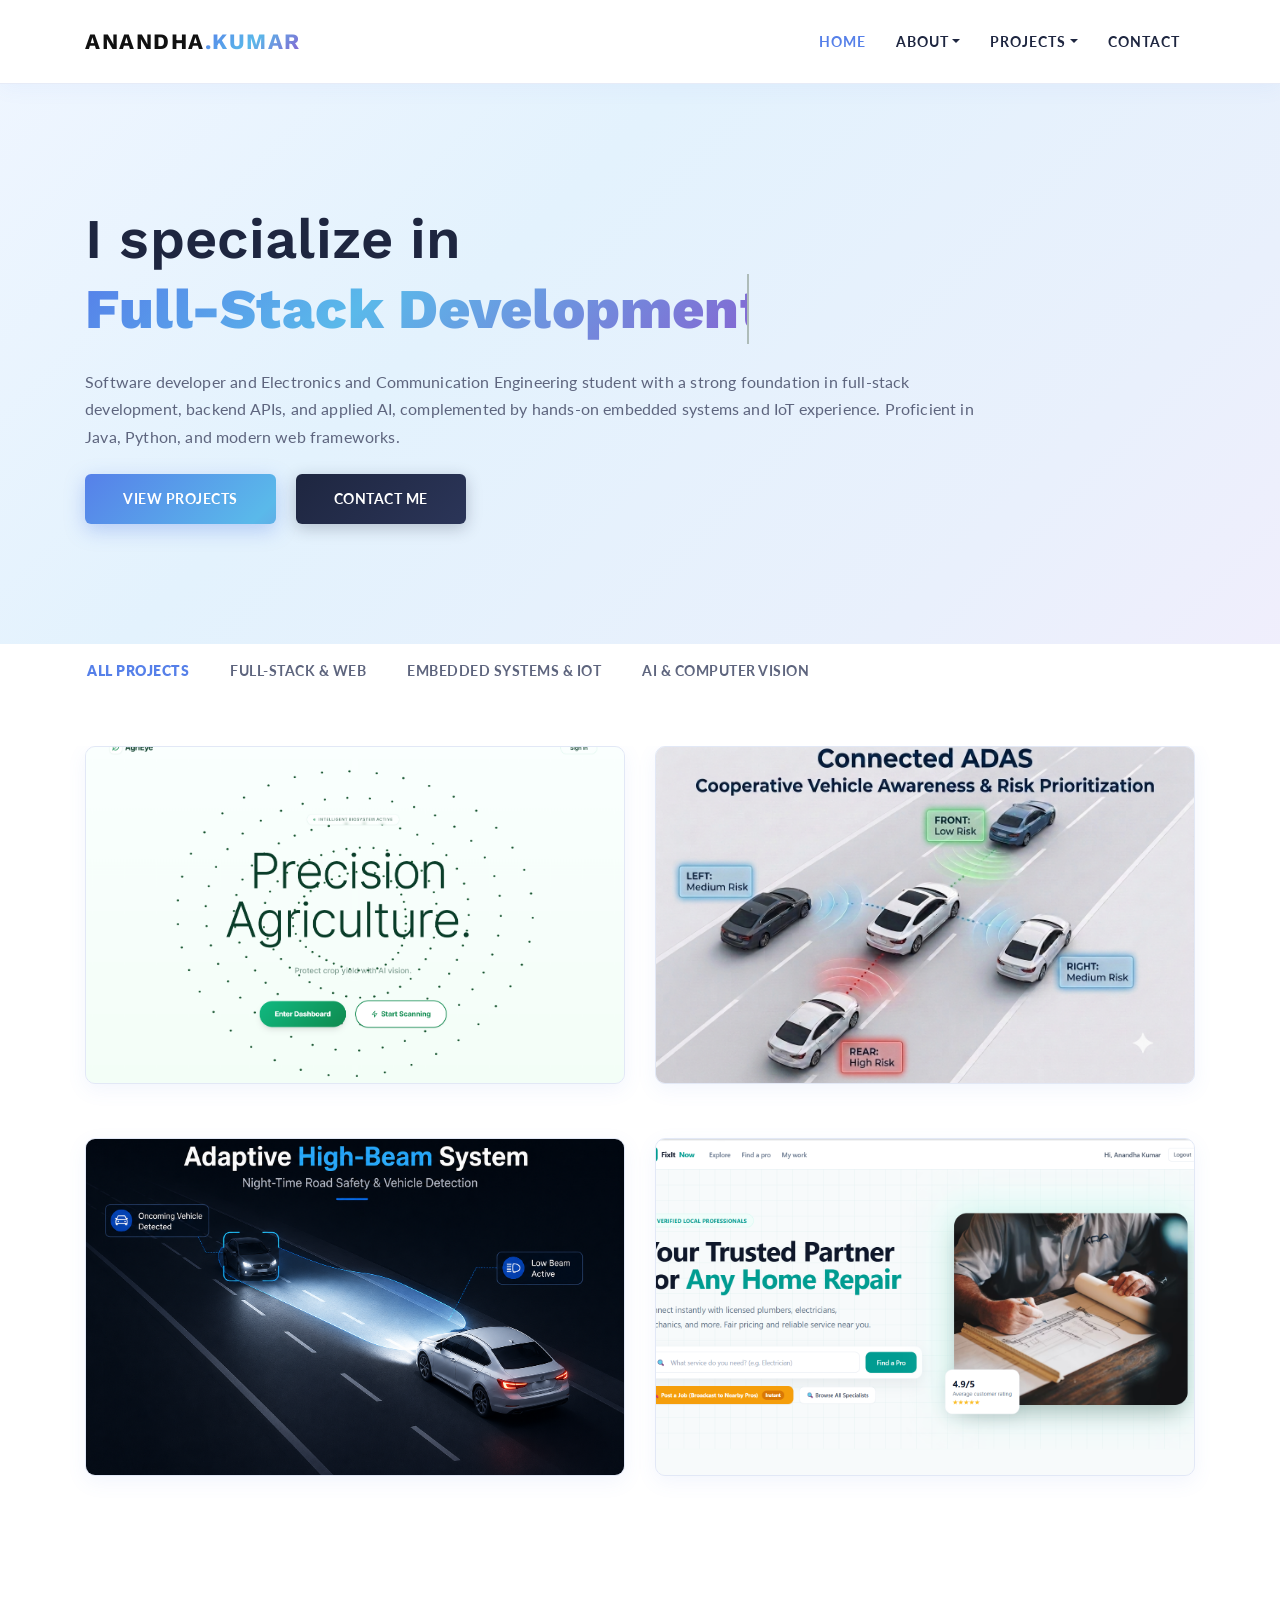
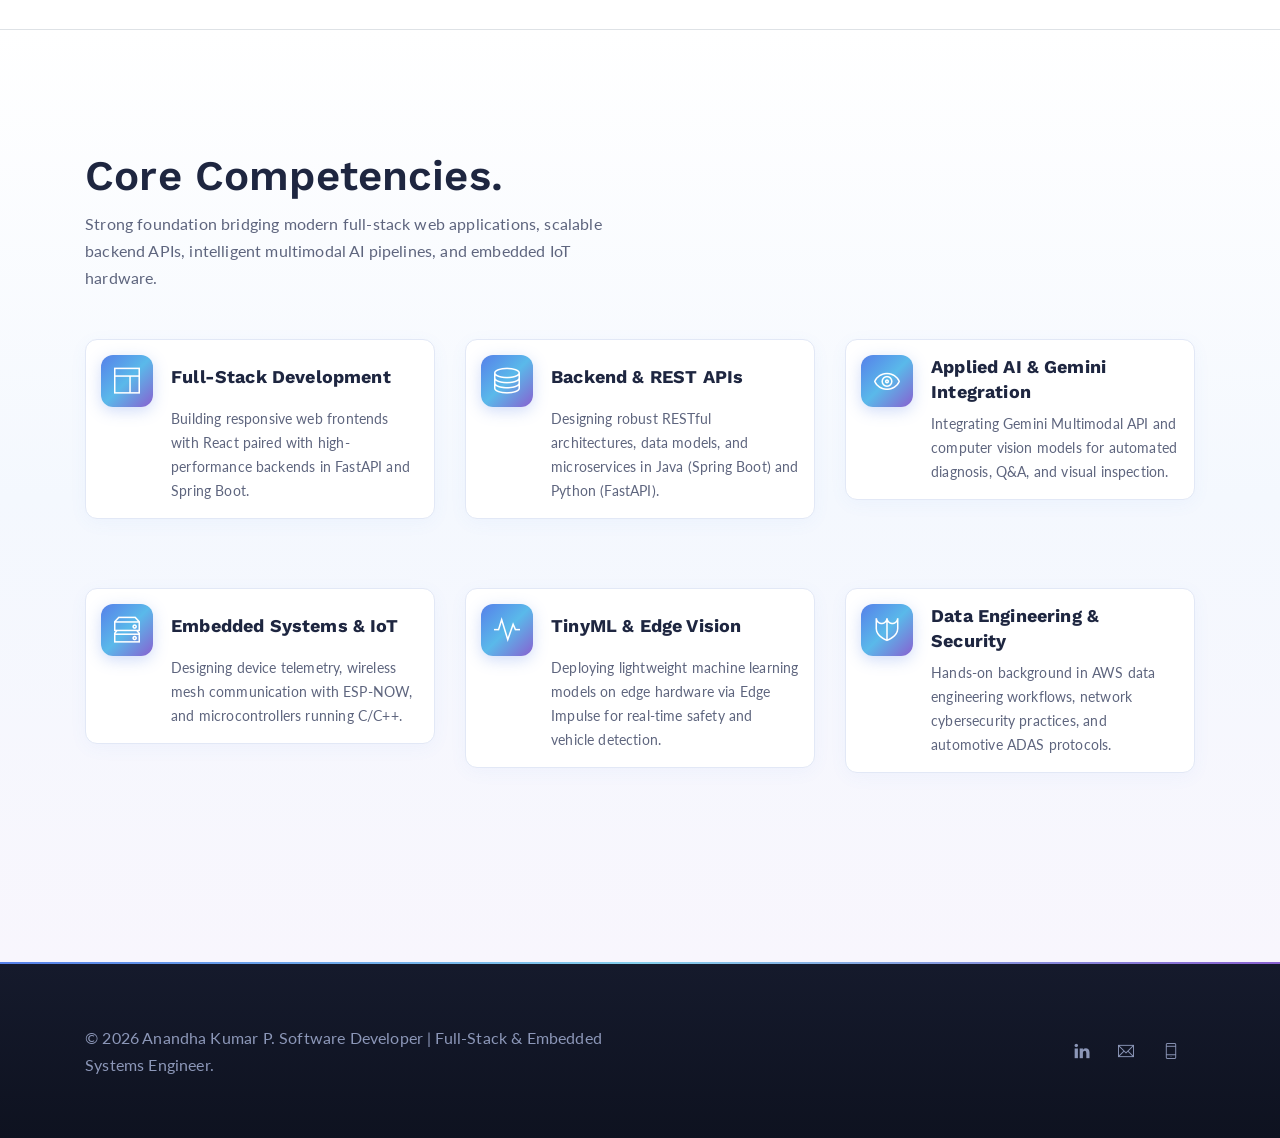
==== index.html @ 26255274 "Deploy Anandha Kumar portfolio website" ====
<!DOCTYPE html>
<html lang="en">

<head>
  <meta charset="utf-8">
  <title>Anandha Kumar P - Software Developer | Full-Stack &amp; Embedded Systems Engineer</title>

  <!-- mobile responsive meta -->
  <meta name="viewport" content="width=device-width, initial-scale=1">
  <meta name="viewport" content="width=device-width, initial-scale=1, maximum-scale=1">
  <meta name="description" content="Portfolio of Anandha Kumar P - Software Developer and Full-Stack &amp; Embedded Systems Engineer specializing in React, FastAPI, Spring Boot, Applied AI, and Embedded IoT.">
  <meta name="author" content="Anandha Kumar P">
  
  <!-- theme meta -->
  <meta name="theme-name" content="thomson" />
  
  <!-- ** Plugins Needed for the Project ** -->
  <!-- Bootstrap -->
  <link rel="stylesheet" href="plugins/bootstrap/bootstrap.min.css">
  <link rel="stylesheet" href="plugins/themify/css/themify-icons.css">
  <link rel="stylesheet" href="plugins/counto/animate.css">
  <link rel="stylesheet" href="plugins/aos/aos.css">
  <link rel="stylesheet" href="plugins/owl-carousel/owl.carousel.min.css">
  <link rel="stylesheet" href="plugins/owl-carousel/owl.theme.default.min.css">
  <link rel="stylesheet" href="plugins/magnific-popup/magnific-popup.css">
  <link rel="stylesheet" href="plugins/animated-text/animated-text.css">

  <!-- Main Stylesheet -->
  <link href="css/style.css" rel="stylesheet">

</head>

<body>
  

<!-- Navigation Start -->
<!-- Header Start --> 

<nav class="navbar navbar-expand-lg main-nav" id="navbar">
	<div class="container">
	  <a class="navbar-brand font-weight-bold text-uppercase" href="index.html" style="font-family:'Work Sans', sans-serif; font-size:22px; letter-spacing:1.5px; color:#111;">
	  	ANANDHA<span class="text-gradient">.KUMAR</span>
	  </a>

	  <button class="navbar-toggler collapsed" type="button" data-toggle="collapse" data-target="#navbarsExample09" aria-controls="navbarsExample09" aria-expanded="false" aria-label="Toggle navigation">
		<span class="ti-align-justify"></span>
	  </button>
  
		  <div class="collapse navbar-collapse" id="navbarsExample09">
			<ul class="navbar-nav ml-auto">
			  <li class="nav-item active"><a class="nav-link" href="index.html">Home</a></li>

			  <li class="nav-item dropdown">
					<a class="nav-link dropdown-toggle" href="#" id="dropdown01" data-toggle="dropdown" aria-haspopup="true" aria-expanded="false">About</a>
					<ul class="dropdown-menu" aria-labelledby="dropdown01">
						<li><a class="dropdown-item" href="about.html">About Me</a></li>
						<li><a class="dropdown-item" href="about-us.html">Education &amp; Experience</a></li>
					</ul>
			  </li>

			  <li class="nav-item dropdown">
					<a class="nav-link dropdown-toggle" href="#" id="dropdown02" data-toggle="dropdown" aria-haspopup="true" aria-expanded="false">Projects</a>
					<ul class="dropdown-menu" aria-labelledby="dropdown02">
						<li><a class="dropdown-item" href="portfolio-1.html">All Projects</a></li>
						<li><a class="dropdown-item" href="portfolio-single.html">AgriEye - AI Crop Platform</a></li>
						<li><a class="dropdown-item" href="portfolio-single2.html">Connected ADAS System</a></li>
						<li><a class="dropdown-item" href="portfolio-single3.html">Adaptive High-Beam System</a></li>
						<li><a class="dropdown-item" href="portfolio-single4.html">FixIt Now Marketplace</a></li>
					</ul>
			  </li>
			   <li class="nav-item"><a class="nav-link" href="contact.html">Contact</a></li>
			</ul>
		</div>
	</div>
</nav>

<!-- Header Close --> 


<!-- Navigation ENd -->

<!-- Banner Start -->
<section class="section banner">
	<div class="container">
		<div class="row">
			<div class="col-lg-10">
				 <h2 class="cd-headline clip is-full-width mb-4 ">
				 	I specialize in <br>
                    <span class="cd-words-wrapper text-color">
                        <b class="is-visible">Full-Stack Development.</b>
                        <b>Backend APIs &amp; Spring Boot.</b>
                        <b>Applied AI &amp; Gemini Vision.</b>
                        <b>Embedded Systems &amp; IoT.</b>
                    </span>
                </h2>
                <p>Software developer and Electronics and Communication Engineering student with a strong foundation in full-stack development, backend APIs, and applied AI, complemented by hands-on embedded systems and IoT experience. Proficient in Java, Python, and modern web frameworks.</p>
                <div class="mt-4">
                    <a href="portfolio-1.html" class="btn btn-main mr-3">View Projects</a>
                    <a href="contact.html" class="btn btn-dark">Contact Me</a>
                </div>
			</div>
		</div>
	</div>
</section>


<!-- Banner End -->

<!-- POrtfolio start -->
<section class="portfolio">
	<div class="container">
		<div class="row mb-5">
	      	<div class="col-12">
		        <div class="btn-group btn-group-toggle" data-toggle="buttons">
		          <label class="btn active">
		            <input type="radio" name="shuffle-filter" value="all" checked="checked" />All Projects
		          </label>
		          <label class="btn">
		            <input type="radio" name="shuffle-filter" value="fullstack" />Full-Stack &amp; Web
		          </label>
		          <label class="btn">
		            <input type="radio" name="shuffle-filter" value="embedded" />Embedded Systems &amp; IoT
		          </label>
		          <label class="btn">
		            <input type="radio" name="shuffle-filter" value="ai" />AI &amp; Computer Vision
		          </label>
		        </div>
	      	</div>
    	</div>	

		<div class="row shuffle-wrapper portfolio-gallery">
	      <div class="col-lg-6 col-md-6 mb-4 shuffle-item" data-groups="[&quot;fullstack&quot;,&quot;ai&quot;,&quot;embedded&quot;]">
		      	<div class="position-relative inner-box">
		          <div class="image position-relative">
	               <img src="images/agriEye.png" alt="AgriEye AI-Powered Crop Monitoring Platform" class="img-fluid w-100 d-block">
	                <div class="overlay-box">
	                  <div class="overlay-inner">
	                    <a class="overlay-content" href="portfolio-single.html">
	                      <h5 class="mb-0">AgriEye Platform</h5>
	                      <p>React, FastAPI, Gemini AI &amp; Telemetry</p>
	                    </a>
	                  </div>
	                </div> 
	            </div>
		      </div>
	      </div>

	      <div class="col-lg-6 col-md-6 mb-4 shuffle-item" data-groups="[&quot;embedded&quot;]">
	        <div class="position-relative inner-box">
	            <div class="image position-relative">
	               <img src="images/Adas.png" alt="Connected ADAS for Cooperative Vehicle Awareness" class="img-fluid w-100 d-block">
	                <div class="overlay-box">
	                  <div class="overlay-inner">
		                    <a class="overlay-content" href="portfolio-single2.html">
		                      <h5 class="mb-0">Connected ADAS</h5>
		                      <p>ESP-NOW, Flutter &amp; Risk Prioritization</p>
		                    </a>
	                	</div> 
		            </div>
		        </div>
		      </div>
	      </div>

	      <div class="col-lg-6 col-md-6 mb-4 shuffle-item" data-groups="[&quot;ai&quot;,&quot;embedded&quot;]">
	        <div class="position-relative inner-box">
	            <div class="image position-relative">
	               <img src="images/headlight.png" alt="Adaptive High-Beam System for Night-Time Road Safety" class="img-fluid w-100 d-block">
	                <div class="overlay-box">
	                  <div class="overlay-inner">
	                    <a class="overlay-content" href="portfolio-single3.html">
	                      <h5 class="mb-0">Adaptive High-Beam System</h5>
	                      <p>Edge Impulse TinyML &amp; Computer Vision</p>
	                    </a>
	                  </div>
	                </div> 
	            </div>
	        </div>
	      </div>

	      <div class="col-lg-6 col-md-6 mb-4 shuffle-item" data-groups="[&quot;fullstack&quot;]">
	        <div class="position-relative inner-box">
	            <div class="image position-relative">
	               <img src="images/Essentailmarket.png" alt="FixIt Now Essential Services Marketplace" class="img-fluid w-100 d-block">
	                <div class="overlay-box">
	                  <div class="overlay-inner">
	                    <a class="overlay-content" href="portfolio-single4.html">
	                      <h5 class="mb-0">FixIt Now Marketplace</h5>
	                      <p>Full-Stack Local Services &amp; Job Dispatch</p>
	                    </a>
	                  </div>
	                </div> 
	            </div>
	        </div>
	      </div>
	    </div>
	</div>
</section>
<!-- Portfolio End -->

<!-- Service start -->
<section class="section service-home border-top">
	<div class="container">
		<div class="row">
			<div class="col-lg-6">
				<h2 class="mb-2">Core Competencies.</h2>
				<p class="mb-5">Strong foundation bridging modern full-stack web applications, scalable backend APIs, intelligent multimodal AI pipelines, and embedded IoT hardware.</p>
			</div>
		</div>
		
		<div class="row">
			<div class="col-lg-4 col-md-6 mb-4">
				<div class="service-item" data-aos="fade-up">
					<div class="service-icon">
						<i class="ti-layout"></i>
					</div>
					<div class="service-content">
						<h4>Full-Stack Development</h4>
						<p>Building responsive web frontends with React paired with high-performance backends in FastAPI and Spring Boot.</p>
					</div>
				</div>
			</div>
			<div class="col-lg-4 col-md-6 mb-4">
				<div class="service-item" data-aos="fade-up" data-aos-delay="100">
					<div class="service-icon">
						<i class="ti-server"></i>
					</div>
					<div class="service-content">
						<h4>Backend &amp; REST APIs</h4>
						<p>Designing robust RESTful architectures, data models, and microservices in Java (Spring Boot) and Python (FastAPI).</p>
					</div>
				</div>
			</div>
			<div class="col-lg-4 col-md-6 mb-4">
				<div class="service-item" data-aos="fade-up" data-aos-delay="200">
					<div class="service-icon">
						<i class="ti-eye"></i>
					</div>
					<div class="service-content">
						<h4>Applied AI &amp; Gemini Integration</h4>
						<p>Integrating Gemini Multimodal API and computer vision models for automated diagnosis, Q&amp;A, and visual inspection.</p>
					</div>
				</div>
			</div>
			<div class="col-lg-4 col-md-6 mb-4">
				<div class="service-item" data-aos="fade-up" data-aos-delay="100">
					<div class="service-icon">
						<i class="ti-harddrives"></i>
					</div>
					<div class="service-content">
						<h4>Embedded Systems &amp; IoT</h4>
						<p>Designing device telemetry, wireless mesh communication with ESP-NOW, and microcontrollers running C/C++.</p>
					</div>
				</div>
			</div>
			<div class="col-lg-4 col-md-6 mb-4">
				<div class="service-item" data-aos="fade-up" data-aos-delay="200">
					<div class="service-icon">
						<i class="ti-pulse"></i>
					</div>
					<div class="service-content">
						<h4>TinyML &amp; Edge Vision</h4>
						<p>Deploying lightweight machine learning models on edge hardware via Edge Impulse for real-time safety and vehicle detection.</p>
					</div>
				</div>
			</div>
			<div class="col-lg-4 col-md-6 mb-4">
				<div class="service-item" data-aos="fade-up" data-aos-delay="300">
					<div class="service-icon">
						<i class="ti-shield"></i>
					</div>
					<div class="service-content">
						<h4>Data Engineering &amp; Security</h4>
						<p>Hands-on background in AWS data engineering workflows, network cybersecurity practices, and automotive ADAS protocols.</p>
					</div>
				</div>
			</div>
		</div>
	</div>
</section>
<!-- service end -->

<!-- Footer start -->
<section class="footer">
	<div class="container">
		<div class="row align-items-center">
			<div class="col-lg-6">
				<p class="mb-0">© 2026 Anandha Kumar P. Software Developer | Full-Stack &amp; Embedded Systems Engineer.</p>
			</div>
			<div class="col-lg-6">
				<div class="widget footer-widget text-lg-right mt-4 mt-lg-0">
					<ul class="list-inline mb-0">
						<li class="list-inline-item" title="LinkedIn"><a href="https://www.linkedin.com/in/anandha-kumar-p-1489b237b" target="_blank" rel="noopener noreferrer"><i class="ti-linkedin mr-3"></i></a></li>
						<li class="list-inline-item" title="Email"><a href="mailto:anand37449a@gmail.com"><i class="ti-email mr-3"></i></a></li>
						<li class="list-inline-item" title="Phone"><a href="tel:+919600138618"><i class="ti-mobile mr-3"></i></a></li>
					</ul>
				</div>
			</div>
		</div>
	</div>
</section>
<!-- Footer End -->

<!-- jQuery -->
<script src="plugins/jQuery/jquery.min.js"></script>
<!-- Bootstrap JS -->
<script src="plugins/bootstrap/bootstrap.min.js"></script>
<script src="plugins/aos/aos.js"></script>
<script src="plugins/owl-carousel/owl.carousel.min.js"></script>
<script src="plugins/shuffle/shuffle.min.js"></script>
<script src="plugins/magnific-popup/jquery.magnific-popup.min.js"></script>
<script src="plugins/animated-text/animated-text.js"></script>
<script src="plugins/counto/apear.js"></script>
<script src="plugins/counto/counTo.js"></script>
<!-- Main Script -->
<script src="js/script.js"></script>

</html>
---- plugins/animated-text/animated-text.css ----
.cd-words-wrapper {
  display: inline-block;
  position: relative;
  text-align: left;
}
.cd-words-wrapper b {
  display: inline-block;
  position: absolute;
  white-space: nowrap;
  left: 0;
  top: 0;
}
.cd-words-wrapper b.is-visible {
  position: relative;
}
.no-js .cd-words-wrapper b {
  opacity: 0;
}
.no-js .cd-words-wrapper b.is-visible {
  opacity: 1;
}

/* -------------------------------- 

xrotate-1 

-------------------------------- */
.cd-headline.rotate-1 .cd-words-wrapper {
  -webkit-perspective: 300px;
  -moz-perspective: 300px;
  perspective: 300px;
}
.cd-headline.rotate-1 b {
  opacity: 0;
  -webkit-transform-origin: 50% 100%;
  -moz-transform-origin: 50% 100%;
  -ms-transform-origin: 50% 100%;
  -o-transform-origin: 50% 100%;
  transform-origin: 50% 100%;
  -webkit-transform: rotateX(180deg);
  -moz-transform: rotateX(180deg);
  -ms-transform: rotateX(180deg);
  -o-transform: rotateX(180deg);
  transform: rotateX(180deg);
}
.cd-headline.rotate-1 b.is-visible {
  opacity: 1;
  -webkit-transform: rotateX(0deg);
  -moz-transform: rotateX(0deg);
  -ms-transform: rotateX(0deg);
  -o-transform: rotateX(0deg);
  transform: rotateX(0deg);
  -webkit-animation: cd-rotate-1-in 1.2s;
  -moz-animation: cd-rotate-1-in 1.2s;
  animation: cd-rotate-1-in 1.2s;
}
.cd-headline.rotate-1 b.is-hidden {
  -webkit-transform: rotateX(180deg);
  -moz-transform: rotateX(180deg);
  -ms-transform: rotateX(180deg);
  -o-transform: rotateX(180deg);
  transform: rotateX(180deg);
  -webkit-animation: cd-rotate-1-out 1.2s;
  -moz-animation: cd-rotate-1-out 1.2s;
  animation: cd-rotate-1-out 1.2s;
}

@-webkit-keyframes cd-rotate-1-in {
  0% {
    -webkit-transform: rotateX(180deg);
    opacity: 0;
  }
  35% {
    -webkit-transform: rotateX(120deg);
    opacity: 0;
  }
  65% {
    opacity: 0;
  }
  100% {
    -webkit-transform: rotateX(360deg);
    opacity: 1;
  }
}
@-moz-keyframes cd-rotate-1-in {
  0% {
    -moz-transform: rotateX(180deg);
    opacity: 0;
  }
  35% {
    -moz-transform: rotateX(120deg);
    opacity: 0;
  }
  65% {
    opacity: 0;
  }
  100% {
    -moz-transform: rotateX(360deg);
    opacity: 1;
  }
}
@keyframes cd-rotate-1-in {
  0% {
    -webkit-transform: rotateX(180deg);
    -moz-transform: rotateX(180deg);
    -ms-transform: rotateX(180deg);
    -o-transform: rotateX(180deg);
    transform: rotateX(180deg);
    opacity: 0;
  }
  35% {
    -webkit-transform: rotateX(120deg);
    -moz-transform: rotateX(120deg);
    -ms-transform: rotateX(120deg);
    -o-transform: rotateX(120deg);
    transform: rotateX(120deg);
    opacity: 0;
  }
  65% {
    opacity: 0;
  }
  100% {
    -webkit-transform: rotateX(360deg);
    -moz-transform: rotateX(360deg);
    -ms-transform: rotateX(360deg);
    -o-transform: rotateX(360deg);
    transform: rotateX(360deg);
    opacity: 1;
  }
}
@-webkit-keyframes cd-rotate-1-out {
  0% {
    -webkit-transform: rotateX(0deg);
    opacity: 1;
  }
  35% {
    -webkit-transform: rotateX(-40deg);
    opacity: 1;
  }
  65% {
    opacity: 0;
  }
  100% {
    -webkit-transform: rotateX(180deg);
    opacity: 0;
  }
}
@-moz-keyframes cd-rotate-1-out {
  0% {
    -moz-transform: rotateX(0deg);
    opacity: 1;
  }
  35% {
    -moz-transform: rotateX(-40deg);
    opacity: 1;
  }
  65% {
    opacity: 0;
  }
  100% {
    -moz-transform: rotateX(180deg);
    opacity: 0;
  }
}
@keyframes cd-rotate-1-out {
  0% {
    -webkit-transform: rotateX(0deg);
    -moz-transform: rotateX(0deg);
    -ms-transform: rotateX(0deg);
    -o-transform: rotateX(0deg);
    transform: rotateX(0deg);
    opacity: 1;
  }
  35% {
    -webkit-transform: rotateX(-40deg);
    -moz-transform: rotateX(-40deg);
    -ms-transform: rotateX(-40deg);
    -o-transform: rotateX(-40deg);
    transform: rotateX(-40deg);
    opacity: 1;
  }
  65% {
    opacity: 0;
  }
  100% {
    -webkit-transform: rotateX(180deg);
    -moz-transform: rotateX(180deg);
    -ms-transform: rotateX(180deg);
    -o-transform: rotateX(180deg);
    transform: rotateX(180deg);
    opacity: 0;
  }
}
/* -------------------------------- 

xtype 

-------------------------------- */
.cd-headline.type .cd-words-wrapper {
  vertical-align: top;
  overflow: hidden;
}
.cd-headline.type .cd-words-wrapper::after {
  /* vertical bar */
  content: '';
  position: absolute;
  right: 0;
  top: 50%;
  bottom: auto;
  -webkit-transform: translateY(-50%);
  -moz-transform: translateY(-50%);
  -ms-transform: translateY(-50%);
  -o-transform: translateY(-50%);
  transform: translateY(-50%);
  height: 90%;
  width: 1px;
  background-color: #aebcb9;
}
.cd-headline.type .cd-words-wrapper.waiting::after {
  -webkit-animation: cd-pulse 1s infinite;
  -moz-animation: cd-pulse 1s infinite;
  animation: cd-pulse 1s infinite;
}
.cd-headline.type .cd-words-wrapper.selected {
  background-color: #aebcb9;
}
.cd-headline.type .cd-words-wrapper.selected::after {
  visibility: hidden;
}
.cd-headline.type .cd-words-wrapper.selected b {
  color: #0d0d0d;
}
.cd-headline.type b {
  visibility: hidden;
}
.cd-headline.type b.is-visible {
  visibility: visible;
}
.cd-headline.type i {
  position: absolute;
  visibility: hidden;
}
.cd-headline.type i.in {
  position: relative;
  visibility: visible;
}

@-webkit-keyframes cd-pulse {
  0% {
    -webkit-transform: translateY(-50%) scale(1);
    opacity: 1;
  }
  40% {
    -webkit-transform: translateY(-50%) scale(0.9);
    opacity: 0;
  }
  100% {
    -webkit-transform: translateY(-50%) scale(0);
    opacity: 0;
  }
}
@-moz-keyframes cd-pulse {
  0% {
    -moz-transform: translateY(-50%) scale(1);
    opacity: 1;
  }
  40% {
    -moz-transform: translateY(-50%) scale(0.9);
    opacity: 0;
  }
  100% {
    -moz-transform: translateY(-50%) scale(0);
    opacity: 0;
  }
}
@keyframes cd-pulse {
  0% {
    -webkit-transform: translateY(-50%) scale(1);
    -moz-transform: translateY(-50%) scale(1);
    -ms-transform: translateY(-50%) scale(1);
    -o-transform: translateY(-50%) scale(1);
    transform: translateY(-50%) scale(1);
    opacity: 1;
  }
  40% {
    -webkit-transform: translateY(-50%) scale(0.9);
    -moz-transform: translateY(-50%) scale(0.9);
    -ms-transform: translateY(-50%) scale(0.9);
    -o-transform: translateY(-50%) scale(0.9);
    transform: translateY(-50%) scale(0.9);
    opacity: 0;
  }
  100% {
    -webkit-transform: translateY(-50%) scale(0);
    -moz-transform: translateY(-50%) scale(0);
    -ms-transform: translateY(-50%) scale(0);
    -o-transform: translateY(-50%) scale(0);
    transform: translateY(-50%) scale(0);
    opacity: 0;
  }
}
/* -------------------------------- 

xrotate-2 

-------------------------------- */
.cd-headline.rotate-2 .cd-words-wrapper {
  -webkit-perspective: 300px;
  -moz-perspective: 300px;
  perspective: 300px;
}
.cd-headline.rotate-2 i, .cd-headline.rotate-2 em {
  display: inline-block;
  -webkit-backface-visibility: hidden;
  backface-visibility: hidden;
}
.cd-headline.rotate-2 b {
  opacity: 0;
}
.cd-headline.rotate-2 i {
  -webkit-transform-style: preserve-3d;
  -moz-transform-style: preserve-3d;
  -ms-transform-style: preserve-3d;
  -o-transform-style: preserve-3d;
  transform-style: preserve-3d;
  -webkit-transform: translateZ(-20px) rotateX(90deg);
  -moz-transform: translateZ(-20px) rotateX(90deg);
  -ms-transform: translateZ(-20px) rotateX(90deg);
  -o-transform: translateZ(-20px) rotateX(90deg);
  transform: translateZ(-20px) rotateX(90deg);
  opacity: 0;
}
.is-visible .cd-headline.rotate-2 i {
  opacity: 1;
}
.cd-headline.rotate-2 i.in {
  -webkit-animation: cd-rotate-2-in 0.4s forwards;
  -moz-animation: cd-rotate-2-in 0.4s forwards;
  animation: cd-rotate-2-in 0.4s forwards;
}
.cd-headline.rotate-2 i.out {
  -webkit-animation: cd-rotate-2-out 0.4s forwards;
  -moz-animation: cd-rotate-2-out 0.4s forwards;
  animation: cd-rotate-2-out 0.4s forwards;
}
.cd-headline.rotate-2 em {
  -webkit-transform: translateZ(20px);
  -moz-transform: translateZ(20px);
  -ms-transform: translateZ(20px);
  -o-transform: translateZ(20px);
  transform: translateZ(20px);
}

.no-csstransitions .cd-headline.rotate-2 i {
  -webkit-transform: rotateX(0deg);
  -moz-transform: rotateX(0deg);
  -ms-transform: rotateX(0deg);
  -o-transform: rotateX(0deg);
  transform: rotateX(0deg);
  opacity: 0;
}
.no-csstransitions .cd-headline.rotate-2 i em {
  -webkit-transform: scale(1);
  -moz-transform: scale(1);
  -ms-transform: scale(1);
  -o-transform: scale(1);
  transform: scale(1);
}

.no-csstransitions .cd-headline.rotate-2 .is-visible i {
  opacity: 1;
}

@-webkit-keyframes cd-rotate-2-in {
  0% {
    opacity: 0;
    -webkit-transform: translateZ(-20px) rotateX(90deg);
  }
  60% {
    opacity: 1;
    -webkit-transform: translateZ(-20px) rotateX(-10deg);
  }
  100% {
    opacity: 1;
    -webkit-transform: translateZ(-20px) rotateX(0deg);
  }
}
@-moz-keyframes cd-rotate-2-in {
  0% {
    opacity: 0;
    -moz-transform: translateZ(-20px) rotateX(90deg);
  }
  60% {
    opacity: 1;
    -moz-transform: translateZ(-20px) rotateX(-10deg);
  }
  100% {
    opacity: 1;
    -moz-transform: translateZ(-20px) rotateX(0deg);
  }
}
@keyframes cd-rotate-2-in {
  0% {
    opacity: 0;
    -webkit-transform: translateZ(-20px) rotateX(90deg);
    -moz-transform: translateZ(-20px) rotateX(90deg);
    -ms-transform: translateZ(-20px) rotateX(90deg);
    -o-transform: translateZ(-20px) rotateX(90deg);
    transform: translateZ(-20px) rotateX(90deg);
  }
  60% {
    opacity: 1;
    -webkit-transform: translateZ(-20px) rotateX(-10deg);
    -moz-transform: translateZ(-20px) rotateX(-10deg);
    -ms-transform: translateZ(-20px) rotateX(-10deg);
    -o-transform: translateZ(-20px) rotateX(-10deg);
    transform: translateZ(-20px) rotateX(-10deg);
  }
  100% {
    opacity: 1;
    -webkit-transform: translateZ(-20px) rotateX(0deg);
    -moz-transform: translateZ(-20px) rotateX(0deg);
    -ms-transform: translateZ(-20px) rotateX(0deg);
    -o-transform: translateZ(-20px) rotateX(0deg);
    transform: translateZ(-20px) rotateX(0deg);
  }
}
@-webkit-keyframes cd-rotate-2-out {
  0% {
    opacity: 1;
    -webkit-transform: translateZ(-20px) rotateX(0);
  }
  60% {
    opacity: 0;
    -webkit-transform: translateZ(-20px) rotateX(-100deg);
  }
  100% {
    opacity: 0;
    -webkit-transform: translateZ(-20px) rotateX(-90deg);
  }
}
@-moz-keyframes cd-rotate-2-out {
  0% {
    opacity: 1;
    -moz-transform: translateZ(-20px) rotateX(0);
  }
  60% {
    opacity: 0;
    -moz-transform: translateZ(-20px) rotateX(-100deg);
  }
  100% {
    opacity: 0;
    -moz-transform: translateZ(-20px) rotateX(-90deg);
  }
}
@keyframes cd-rotate-2-out {
  0% {
    opacity: 1;
    -webkit-transform: translateZ(-20px) rotateX(0);
    -moz-transform: translateZ(-20px) rotateX(0);
    -ms-transform: translateZ(-20px) rotateX(0);
    -o-transform: translateZ(-20px) rotateX(0);
    transform: translateZ(-20px) rotateX(0);
  }
  60% {
    opacity: 0;
    -webkit-transform: translateZ(-20px) rotateX(-100deg);
    -moz-transform: translateZ(-20px) rotateX(-100deg);
    -ms-transform: translateZ(-20px) rotateX(-100deg);
    -o-transform: translateZ(-20px) rotateX(-100deg);
    transform: translateZ(-20px) rotateX(-100deg);
  }
  100% {
    opacity: 0;
    -webkit-transform: translateZ(-20px) rotateX(-90deg);
    -moz-transform: translateZ(-20px) rotateX(-90deg);
    -ms-transform: translateZ(-20px) rotateX(-90deg);
    -o-transform: translateZ(-20px) rotateX(-90deg);
    transform: translateZ(-20px) rotateX(-90deg);
  }
}
/* -------------------------------- 

xloading-bar 

-------------------------------- */
.cd-headline.loading-bar span {
  display: inline-block;
  padding: .2em 0;
}
.cd-headline.loading-bar .cd-words-wrapper {
  overflow: hidden;
  vertical-align: top;
}
.cd-headline.loading-bar .cd-words-wrapper::after {
  /* loading bar */
  content: '';
  position: absolute;
  left: 0;
  bottom: 0;
  height: 3px;
  width: 0;
  background: #0096a7;
  z-index: 2;
  -webkit-transition: width 0.3s -0.1s;
  -moz-transition: width 0.3s -0.1s;
  transition: width 0.3s -0.1s;
}
.cd-headline.loading-bar .cd-words-wrapper.is-loading::after {
  width: 100%;
  -webkit-transition: width 3s;
  -moz-transition: width 3s;
  transition: width 3s;
}
.cd-headline.loading-bar b {
  top: .2em;
  opacity: 0;
  -webkit-transition: opacity 0.3s;
  -moz-transition: opacity 0.3s;
  transition: opacity 0.3s;
}
.cd-headline.loading-bar b.is-visible {
  opacity: 1;
  top: 0;
}

/* -------------------------------- 

xslide 

-------------------------------- */
.cd-headline.slide span {
  display: inline-block;
  padding: .2em 0;
}
.cd-headline.slide .cd-words-wrapper {
  overflow: hidden;
  vertical-align: top;
}
.cd-headline.slide b {
  opacity: 0;
  top: .2em;
}
.cd-headline.slide b.is-visible {
  top: 0;
  opacity: 1;
  -webkit-animation: slide-in 0.6s;
  -moz-animation: slide-in 0.6s;
  animation: slide-in 0.6s;
}
.cd-headline.slide b.is-hidden {
  -webkit-animation: slide-out 0.6s;
  -moz-animation: slide-out 0.6s;
  animation: slide-out 0.6s;
}

@-webkit-keyframes slide-in {
  0% {
    opacity: 0;
    -webkit-transform: translateY(-100%);
  }
  60% {
    opacity: 1;
    -webkit-transform: translateY(20%);
  }
  100% {
    opacity: 1;
    -webkit-transform: translateY(0);
  }
}
@-moz-keyframes slide-in {
  0% {
    opacity: 0;
    -moz-transform: translateY(-100%);
  }
  60% {
    opacity: 1;
    -moz-transform: translateY(20%);
  }
  100% {
    opacity: 1;
    -moz-transform: translateY(0);
  }
}
@keyframes slide-in {
  0% {
    opacity: 0;
    -webkit-transform: translateY(-100%);
    -moz-transform: translateY(-100%);
    -ms-transform: translateY(-100%);
    -o-transform: translateY(-100%);
    transform: translateY(-100%);
  }
  60% {
    opacity: 1;
    -webkit-transform: translateY(20%);
    -moz-transform: translateY(20%);
    -ms-transform: translateY(20%);
    -o-transform: translateY(20%);
    transform: translateY(20%);
  }
  100% {
    opacity: 1;
    -webkit-transform: translateY(0);
    -moz-transform: translateY(0);
    -ms-transform: translateY(0);
    -o-transform: translateY(0);
    transform: translateY(0);
  }
}
@-webkit-keyframes slide-out {
  0% {
    opacity: 1;
    -webkit-transform: translateY(0);
  }
  60% {
    opacity: 0;
    -webkit-transform: translateY(120%);
  }
  100% {
    opacity: 0;
    -webkit-transform: translateY(100%);
  }
}
@-moz-keyframes slide-out {
  0% {
    opacity: 1;
    -moz-transform: translateY(0);
  }
  60% {
    opacity: 0;
    -moz-transform: translateY(120%);
  }
  100% {
    opacity: 0;
    -moz-transform: translateY(100%);
  }
}
@keyframes slide-out {
  0% {
    opacity: 1;
    -webkit-transform: translateY(0);
    -moz-transform: translateY(0);
    -ms-transform: translateY(0);
    -o-transform: translateY(0);
    transform: translateY(0);
  }
  60% {
    opacity: 0;
    -webkit-transform: translateY(120%);
    -moz-transform: translateY(120%);
    -ms-transform: translateY(120%);
    -o-transform: translateY(120%);
    transform: translateY(120%);
  }
  100% {
    opacity: 0;
    -webkit-transform: translateY(100%);
    -moz-transform: translateY(100%);
    -ms-transform: translateY(100%);
    -o-transform: translateY(100%);
    transform: translateY(100%);
  }
}
/* -------------------------------- 

xclip 

-------------------------------- */
.cd-headline.clip span {
  display: inline-block;
  padding: .2em 0;
}
.cd-headline.clip .cd-words-wrapper {
  overflow: hidden;
  vertical-align: top;
}
.cd-headline.clip .cd-words-wrapper::after {
  /* line */
  content: '';
  position: absolute;
  top: 0;
  right: 0;
  width: 2px;
  height: 100%;
  background-color: #aebcb9;
}
.cd-headline.clip b {
  opacity: 0;
}
.cd-headline.clip b.is-visible {
  opacity: 1;
}

/* -------------------------------- 

xzoom 

-------------------------------- */
.cd-headline.zoom .cd-words-wrapper {
  -webkit-perspective: 300px;
  -moz-perspective: 300px;
  perspective: 300px;
}
.cd-headline.zoom b {
  opacity: 0;
}
.cd-headline.zoom b.is-visible {
  opacity: 1;
  -webkit-animation: zoom-in 0.8s;
  -moz-animation: zoom-in 0.8s;
  animation: zoom-in 0.8s;
}
.cd-headline.zoom b.is-hidden {
  -webkit-animation: zoom-out 0.8s;
  -moz-animation: zoom-out 0.8s;
  animation: zoom-out 0.8s;
}

@-webkit-keyframes zoom-in {
  0% {
    opacity: 0;
    -webkit-transform: translateZ(100px);
  }
  100% {
    opacity: 1;
    -webkit-transform: translateZ(0);
  }
}
@-moz-keyframes zoom-in {
  0% {
    opacity: 0;
    -moz-transform: translateZ(100px);
  }
  100% {
    opacity: 1;
    -moz-transform: translateZ(0);
  }
}
@keyframes zoom-in {
  0% {
    opacity: 0;
    -webkit-transform: translateZ(100px);
    -moz-transform: translateZ(100px);
    -ms-transform: translateZ(100px);
    -o-transform: translateZ(100px);
    transform: translateZ(100px);
  }
  100% {
    opacity: 1;
    -webkit-transform: translateZ(0);
    -moz-transform: translateZ(0);
    -ms-transform: translateZ(0);
    -o-transform: translateZ(0);
    transform: translateZ(0);
  }
}
@-webkit-keyframes zoom-out {
  0% {
    opacity: 1;
    -webkit-transform: translateZ(0);
  }
  100% {
    opacity: 0;
    -webkit-transform: translateZ(-100px);
  }
}
@-moz-keyframes zoom-out {
  0% {
    opacity: 1;
    -moz-transform: translateZ(0);
  }
  100% {
    opacity: 0;
    -moz-transform: translateZ(-100px);
  }
}
@keyframes zoom-out {
  0% {
    opacity: 1;
    -webkit-transform: translateZ(0);
    -moz-transform: translateZ(0);
    -ms-transform: translateZ(0);
    -o-transform: translateZ(0);
    transform: translateZ(0);
  }
  100% {
    opacity: 0;
    -webkit-transform: translateZ(-100px);
    -moz-transform: translateZ(-100px);
    -ms-transform: translateZ(-100px);
    -o-transform: translateZ(-100px);
    transform: translateZ(-100px);
  }
}
/* -------------------------------- 

xrotate-3 

-------------------------------- */
.cd-headline.rotate-3 .cd-words-wrapper {
  -webkit-perspective: 300px;
  -moz-perspective: 300px;
  perspective: 300px;
}
.cd-headline.rotate-3 b {
  opacity: 0;
}
.cd-headline.rotate-3 i {
  display: inline-block;
  -webkit-transform: rotateY(180deg);
  -moz-transform: rotateY(180deg);
  -ms-transform: rotateY(180deg);
  -o-transform: rotateY(180deg);
  transform: rotateY(180deg);
  -webkit-backface-visibility: hidden;
  backface-visibility: hidden;
}
.is-visible .cd-headline.rotate-3 i {
  -webkit-transform: rotateY(0deg);
  -moz-transform: rotateY(0deg);
  -ms-transform: rotateY(0deg);
  -o-transform: rotateY(0deg);
  transform: rotateY(0deg);
}
.cd-headline.rotate-3 i.in {
  -webkit-animation: cd-rotate-3-in 0.6s forwards;
  -moz-animation: cd-rotate-3-in 0.6s forwards;
  animation: cd-rotate-3-in 0.6s forwards;
}
.cd-headline.rotate-3 i.out {
  -webkit-animation: cd-rotate-3-out 0.6s forwards;
  -moz-animation: cd-rotate-3-out 0.6s forwards;
  animation: cd-rotate-3-out 0.6s forwards;
}

.no-csstransitions .cd-headline.rotate-3 i {
  -webkit-transform: rotateY(0deg);
  -moz-transform: rotateY(0deg);
  -ms-transform: rotateY(0deg);
  -o-transform: rotateY(0deg);
  transform: rotateY(0deg);
  opacity: 0;
}

.no-csstransitions .cd-headline.rotate-3 .is-visible i {
  opacity: 1;
}

@-webkit-keyframes cd-rotate-3-in {
  0% {
    -webkit-transform: rotateY(180deg);
  }
  100% {
    -webkit-transform: rotateY(0deg);
  }
}
@-moz-keyframes cd-rotate-3-in {
  0% {
    -moz-transform: rotateY(180deg);
  }
  100% {
    -moz-transform: rotateY(0deg);
  }
}
@keyframes cd-rotate-3-in {
  0% {
    -webkit-transform: rotateY(180deg);
    -moz-transform: rotateY(180deg);
    -ms-transform: rotateY(180deg);
    -o-transform: rotateY(180deg);
    transform: rotateY(180deg);
  }
  100% {
    -webkit-transform: rotateY(0deg);
    -moz-transform: rotateY(0deg);
    -ms-transform: rotateY(0deg);
    -o-transform: rotateY(0deg);
    transform: rotateY(0deg);
  }
}
@-webkit-keyframes cd-rotate-3-out {
  0% {
    -webkit-transform: rotateY(0);
  }
  100% {
    -webkit-transform: rotateY(-180deg);
  }
}
@-moz-keyframes cd-rotate-3-out {
  0% {
    -moz-transform: rotateY(0);
  }
  100% {
    -moz-transform: rotateY(-180deg);
  }
}
@keyframes cd-rotate-3-out {
  0% {
    -webkit-transform: rotateY(0);
    -moz-transform: rotateY(0);
    -ms-transform: rotateY(0);
    -o-transform: rotateY(0);
    transform: rotateY(0);
  }
  100% {
    -webkit-transform: rotateY(-180deg);
    -moz-transform: rotateY(-180deg);
    -ms-transform: rotateY(-180deg);
    -o-transform: rotateY(-180deg);
    transform: rotateY(-180deg);
  }
}
/* -------------------------------- 

xscale 

-------------------------------- */
.cd-headline.scale b {
  opacity: 0;
}
.cd-headline.scale i {
  display: inline-block;
  opacity: 0;
  -webkit-transform: scale(0);
  -moz-transform: scale(0);
  -ms-transform: scale(0);
  -o-transform: scale(0);
  transform: scale(0);
}
.is-visible .cd-headline.scale i {
  opacity: 1;
}
.cd-headline.scale i.in {
  -webkit-animation: scale-up 0.6s forwards;
  -moz-animation: scale-up 0.6s forwards;
  animation: scale-up 0.6s forwards;
}
.cd-headline.scale i.out {
  -webkit-animation: scale-down 0.6s forwards;
  -moz-animation: scale-down 0.6s forwards;
  animation: scale-down 0.6s forwards;
}

.no-csstransitions .cd-headline.scale i {
  -webkit-transform: scale(1);
  -moz-transform: scale(1);
  -ms-transform: scale(1);
  -o-transform: scale(1);
  transform: scale(1);
  opacity: 0;
}

.no-csstransitions .cd-headline.scale .is-visible i {
  opacity: 1;
}

@-webkit-keyframes scale-up {
  0% {
    -webkit-transform: scale(0);
    opacity: 0;
  }
  60% {
    -webkit-transform: scale(1.2);
    opacity: 1;
  }
  100% {
    -webkit-transform: scale(1);
    opacity: 1;
  }
}
@-moz-keyframes scale-up {
  0% {
    -moz-transform: scale(0);
    opacity: 0;
  }
  60% {
    -moz-transform: scale(1.2);
    opacity: 1;
  }
  100% {
    -moz-transform: scale(1);
    opacity: 1;
  }
}
@keyframes scale-up {
  0% {
    -webkit-transform: scale(0);
    -moz-transform: scale(0);
    -ms-transform: scale(0);
    -o-transform: scale(0);
    transform: scale(0);
    opacity: 0;
  }
  60% {
    -webkit-transform: scale(1.2);
    -moz-transform: scale(1.2);
    -ms-transform: scale(1.2);
    -o-transform: scale(1.2);
    transform: scale(1.2);
    opacity: 1;
  }
  100% {
    -webkit-transform: scale(1);
    -moz-transform: scale(1);
    -ms-transform: scale(1);
    -o-transform: scale(1);
    transform: scale(1);
    opacity: 1;
  }
}
@-webkit-keyframes scale-down {
  0% {
    -webkit-transform: scale(1);
    opacity: 1;
  }
  60% {
    -webkit-transform: scale(0);
    opacity: 0;
  }
}
@-moz-keyframes scale-down {
  0% {
    -moz-transform: scale(1);
    opacity: 1;
  }
  60% {
    -moz-transform: scale(0);
    opacity: 0;
  }
}
@keyframes scale-down {
  0% {
    -webkit-transform: scale(1);
    -moz-transform: scale(1);
    -ms-transform: scale(1);
    -o-transform: scale(1);
    transform: scale(1);
    opacity: 1;
  }
  60% {
    -webkit-transform: scale(0);
    -moz-transform: scale(0);
    -ms-transform: scale(0);
    -o-transform: scale(0);
    transform: scale(0);
    opacity: 0;
  }
}
/* -------------------------------- 

xpush 

-------------------------------- */
.cd-headline.push b {
  opacity: 0;
}
.cd-headline.push b.is-visible {
  opacity: 1;
  -webkit-animation: push-in 0.6s;
  -moz-animation: push-in 0.6s;
  animation: push-in 0.6s;
}
.cd-headline.push b.is-hidden {
  -webkit-animation: push-out 0.6s;
  -moz-animation: push-out 0.6s;
  animation: push-out 0.6s;
}

@-webkit-keyframes push-in {
  0% {
    opacity: 0;
    -webkit-transform: translateX(-100%);
  }
  60% {
    opacity: 1;
    -webkit-transform: translateX(10%);
  }
  100% {
    opacity: 1;
    -webkit-transform: translateX(0);
  }
}
@-moz-keyframes push-in {
  0% {
    opacity: 0;
    -moz-transform: translateX(-100%);
  }
  60% {
    opacity: 1;
    -moz-transform: translateX(10%);
  }
  100% {
    opacity: 1;
    -moz-transform: translateX(0);
  }
}
@keyframes push-in {
  0% {
    opacity: 0;
    -webkit-transform: translateX(-100%);
    -moz-transform: translateX(-100%);
    -ms-transform: translateX(-100%);
    -o-transform: translateX(-100%);
    transform: translateX(-100%);
  }
  60% {
    opacity: 1;
    -webkit-transform: translateX(10%);
    -moz-transform: translateX(10%);
    -ms-transform: translateX(10%);
    -o-transform: translateX(10%);
    transform: translateX(10%);
  }
  100% {
    opacity: 1;
    -webkit-transform: translateX(0);
    -moz-transform: translateX(0);
    -ms-transform: translateX(0);
    -o-transform: translateX(0);
    transform: translateX(0);
  }
}
@-webkit-keyframes push-out {
  0% {
    opacity: 1;
    -webkit-transform: translateX(0);
  }
  60% {
    opacity: 0;
    -webkit-transform: translateX(110%);
  }
  100% {
    opacity: 0;
    -webkit-transform: translateX(100%);
  }
}
@-moz-keyframes push-out {
  0% {
    opacity: 1;
    -moz-transform: translateX(0);
  }
  60% {
    opacity: 0;
    -moz-transform: translateX(110%);
  }
  100% {
    opacity: 0;
    -moz-transform: translateX(100%);
  }
}
@keyframes push-out {
  0% {
    opacity: 1;
    -webkit-transform: translateX(0);
    -moz-transform: translateX(0);
    -ms-transform: translateX(0);
    -o-transform: translateX(0);
    transform: translateX(0);
  }
  60% {
    opacity: 0;
    -webkit-transform: translateX(110%);
    -moz-transform: translateX(110%);
    -ms-transform: translateX(110%);
    -o-transform: translateX(110%);
    transform: translateX(110%);
  }
  100% {
    opacity: 0;
    -webkit-transform: translateX(100%);
    -moz-transform: translateX(100%);
    -ms-transform: translateX(100%);
    -o-transform: translateX(100%);
    transform: translateX(100%);
  }
}
---- css/style.css ----
/**
 * WEBSITE: #!
 * TWITTER: #!
 * FACEBOOK: #!
 * GITHUB: #!
 */

/*!------------------------------------------------------------------
[MAIN STYLESHEET]

PROJECT:	Thomson
VERSION:	1.0
COLOR PALETTE: #5680E9, #84CEEB, #5AB9EA, #C1C8E4, #8860D0
-------------------------------------------------------------------*/
/*------------------------------------------------------------------
[TABLE OF CONTENTS]
-------------------------------------------------------------------*/
@import url("https://fonts.googleapis.com/css?family=Lato:400,600,700|Work+Sans:400,700,800");

:root {
  --primary-blue: #5680E9;
  --soft-cyan: #84CEEB;
  --sky-blue: #5AB9EA;
  --lavender: #C1C8E4;
  --purple: #8860D0;
  --dark-indigo: #1e2640;
  --body-text: #5e657e;
  --light-bg: #f7f9fd;
  --card-bg: #ffffff;
  --border-color: #e2e8f6;
  --gradient-primary: linear-gradient(135deg, #5680E9 0%, #5AB9EA 50%, #8860D0 100%);
  --gradient-secondary: linear-gradient(135deg, #84CEEB 0%, #5AB9EA 50%, #5680E9 100%);
  --gradient-hero: linear-gradient(135deg, #f0f6ff 0%, #e3f2fd 35%, #e9f0fc 70%, #f4edfc 100%);
  --gradient-accent: linear-gradient(90deg, #5680E9 0%, #84CEEB 50%, #8860D0 100%);
}

html {
  overflow-x: hidden;
}

body {
  font-family: "Lato", sans-serif;
  -webkit-font-smoothing: antialiased;
  font-size: 16px;
  font-weight: 400;
  letter-spacing: 0.166667px;
  line-height: 1.7em;
  color: var(--body-text);
  background-color: #ffffff;
}

p {
  color: var(--body-text);
}

h1, .h1, h2, .h2, h3, .h3, h4, .h4, h5, .h5, h6, .h6 {
  font-family: "Work Sans", sans-serif;
  color: var(--dark-indigo);
  font-weight: 600;
}

h1, .h1 {
  font-size: 45px;
  text-transform: none;
}

h2, .h2 {
  font-size: 42px;
  line-height: 52px;
}

h3, .h3 {
  font-size: 24px;
  line-height: 34px;
}

h4, .h4 {
  font-size: 20px;
  line-height: 30px;
}

h5, .h5 {
  font-size: 16px;
  line-height: 26px;
}

h6, .h6 {
  font-size: 14px;
}

.text-sm {
  font-size: 14px;
}

.text-gradient {
  background: var(--gradient-primary);
  -webkit-background-clip: text;
  -webkit-text-fill-color: transparent;
  display: inline-block;
}

.section {
  padding: 120px 0px;
}

.section-sm {
  padding: 60px 0px;
}

.btn {
  padding: 18px 38px;
  border: 2px solid transparent;
  text-transform: uppercase;
  border-radius: 6px;
  font-size: 14px;
  line-height: 14px;
  font-weight: 700;
  letter-spacing: 0.5px;
  transition: all 0.35s ease;
  box-shadow: 0 4px 15px rgba(86, 128, 233, 0.2);
}
.btn:focus {
  outline: 0px;
  border: 0px;
  box-shadow: none;
}

.btn-main {
  background: linear-gradient(135deg, #5680E9 0%, #5AB9EA 50%, #8860D0 100%);
  background-size: 200% auto;
  color: #fff;
  border: none;
  box-shadow: 0 6px 20px rgba(86, 128, 233, 0.35);
}
.btn-main:hover {
  color: #fff !important;
  background-position: right center;
  box-shadow: 0 8px 25px rgba(136, 96, 208, 0.45);
  transform: translateY(-2px);
}

.btn-dark {
  background: linear-gradient(135deg, #1e2640 0%, #2b3558 100%);
  color: #fff;
  border: none;
  box-shadow: 0 4px 16px rgba(30, 38, 64, 0.25);
}
.btn-dark:hover {
  background: linear-gradient(135deg, #5680E9 0%, #8860D0 100%);
  color: #fff !important;
  box-shadow: 0 8px 25px rgba(86, 128, 233, 0.4);
  transform: translateY(-2px);
}

.btn-black {
  background: var(--dark-indigo);
  color: #fff;
}
.btn-black:hover {
  background: var(--gradient-primary);
  color: #fff;
}

.btn-white {
  background: #fff;
  color: var(--dark-indigo);
  border: 1px solid var(--border-color);
  box-shadow: 0 4px 15px rgba(86, 128, 233, 0.08);
}
.btn-white:hover {
  background: var(--gradient-primary);
  color: #fff;
  border-color: transparent;
  transform: translateY(-2px);
}

a {
  color: var(--dark-indigo);
  transition: all 0.25s ease;
}
a:hover {
  color: var(--primary-blue);
  text-decoration: none;
  outline: none;
}

.bg-primary {
  background: var(--gradient-primary) !important;
}

.bg-secondary {
  background: linear-gradient(180deg, #f7f9fd 0%, #eef4fc 100%) !important;
}

.bg-extra {
  background: linear-gradient(135deg, #edf2fb 0%, #e6f0fa 100%) !important;
}

.text-color {
  color: var(--primary-blue);
}

.page-title {
  background: var(--gradient-hero);
  padding: 100px 0 50px 0;
  border-bottom: 1px solid var(--border-color);
  position: relative;
}

.page-title h1 {
  position: relative;
  padding-bottom: 25px;
}
.page-title h1:after {
  position: absolute;
  content: "";
  left: 50%;
  bottom: 0px;
  width: 55px;
  height: 4px;
  border-radius: 4px;
  margin-left: -27px;
  background: var(--gradient-accent);
}

@media (max-width: 575px) {
  h2, .h2 {
    font-size: 32px;
    line-height: 43px;
  }
}
@media (max-width: 400px) {
  h2, .h2 {
    font-size: 32px;
    line-height: 43px;
  }
}
.cd-headline.clip span {
  padding: 0px;
}

.cd-words-wrapper b {
  background: linear-gradient(135deg, #5680E9 0%, #5AB9EA 40%, #8860D0 100%);
  -webkit-background-clip: text;
  -webkit-text-fill-color: transparent;
  font-weight: 800;
}

.banner .cd-headline {
  font-size: 56px;
  line-height: 70px;
}

.banner, .banner-3 {
  position: relative;
  background: var(--gradient-hero);
  background-attachment: fixed;
}

.main-nav {
  position: relative;
  z-index: 1050;
  background: #ffffff;
  border-bottom: 1px solid rgba(226, 232, 246, 0.85);
  box-shadow: 0 4px 20px rgba(86, 128, 233, 0.06);
}

.main-nav .header-top-socials a {
  text-transform: uppercase;
  letter-spacing: 1px;
  font-size: 14px;
  padding: 20px 6px;
}

.navbar-nav .nav-link {
  padding: 20px 15px !important;
  text-transform: uppercase;
  font-size: 14px;
  letter-spacing: 1px;
  font-weight: 700;
  color: var(--dark-indigo);
  transition: all 0.25s ease;
}
.navbar-nav .nav-link:hover, .navbar-nav .nav-item.active .nav-link {
  color: var(--primary-blue) !important;
}

.dropdown {
  position: relative;
}

.dropdown-menu, ul.dropdown-menu {
  position: absolute;
  top: 100%;
  left: 0;
  z-index: 1060 !important;
  background: #ffffff;
  border-radius: 8px;
  margin: 0px;
  padding: 6px 0;
  border: 1px solid var(--border-color);
  box-shadow: 0 15px 35px rgba(86, 128, 233, 0.15);
  min-width: 250px;
  display: block;
  opacity: 0;
  visibility: hidden;
  transform: scaleY(0);
  -webkit-transform: scaleY(0);
  transform-origin: center top 0;
  -webkit-transform-origin: center top 0;
  transition: all 0.25s ease-in-out 0s;
  -webkit-transition: all 0.25s ease-in-out 0s;
}

ul.dropdown-menu > li > a, .navbar ul ul ul.dropdown-menu li .nav-link, .dropdown-item {
  font-size: 13px;
  line-height: 22px;
  display: block;
  position: relative;
  z-index: 1;
  padding: 10px 20px;
  border-bottom: 1px solid #f0f4fc;
  color: var(--dark-indigo);
  text-transform: none;
  font-weight: 600;
  transition: all 0.25s ease-in-out;
}

ul.dropdown-menu > li:last-child > a {
  border-bottom: none;
}

ul.dropdown-menu > li > a:hover, 
.navbar ul ul ul.dropdown-menu li .nav-link:hover, 
.dropdown-item:focus, 
.dropdown-item:hover {
  color: var(--primary-blue) !important;
  background: linear-gradient(90deg, rgba(86, 128, 233, 0.08) 0%, rgba(132, 206, 235, 0.12) 100%);
  padding-left: 25px;
  text-decoration: none;
}

.dropdown:hover > .dropdown-menu {
  opacity: 1;
  visibility: visible;
  transform: scaleY(1);
  -webkit-transform: scaleY(1);
}

@media (max-width: 575px) {
  .navbar-nav .dropdown-menu {
    position: absolute;
  }
  .banner .cd-headline {
    font-size: 32px;
    line-height: 42px;
  }
  .btn-group, .btn-group-vertical {
    display: block;
  }
  .btn-group > .btn {
    padding: 20px;
  }
}
@media (max-width: 400px) {
  .navbar-nav .dropdown-menu {
    position: absolute;
  }
  .banner .cd-headline {
    font-size: 32px;
    line-height: 42px;
  }
  .btn-group, .btn-group-vertical {
    display: block;
  }
  .btn-group > .btn {
    padding: 20px;
  }
}
@media (max-width: 767px) {
  .navbar-nav .dropdown-menu {
    position: absolute;
  }
  .banner .cd-headline {
    font-size: 32px;
    line-height: 42px;
  }
  .btn-group, .btn-group-vertical {
    display: block;
  }
  .btn-group > .btn {
    padding: 20px;
  }
}
@media (max-width: 991px) {
  .navbar-nav .dropdown-menu {
    position: absolute;
  }
  .banner .cd-headline {
    font-size: 32px;
    line-height: 42px;
  }
  .btn-group, .btn-group-vertical {
    display: block;
  }
  .btn-group > .btn {
    padding: 20px;
  }
}
.portfolio {
  padding-bottom: 100px;
}
.portfolio .btn:focus, .portfolio .btn:hover, .portfolio .btn.focus.active {
  box-shadow: none !important;
  outline: 0 !important;
}
.portfolio .btn-group .btn {
  border-radius: 0px !important;
  padding-left: 0px;
  font-weight: 700;
  color: var(--body-text);
  box-shadow: none;
}
.portfolio .btn-group .btn:hover {
  color: var(--primary-blue);
}
.portfolio .btn-group:not(:first-child) > .btn, .portfolio .btn-group > .btn:not(:first-child) {
  border-top-left-radius: 0px;
  border-bottom-left-radius: 0px;
}
.portfolio .btn.active {
  color: var(--primary-blue) !important;
  font-weight: 800;
}

.inner-box {
  position: relative;
  margin-bottom: 30px;
}

.inner-box .image {
  position: relative;
  overflow: hidden;
  width: 100%;
  aspect-ratio: 16 / 10;
  background-color: #f1f4fb;
  border-radius: 10px;
  border: 1px solid var(--border-color);
  box-shadow: 0 6px 20px rgba(86, 128, 233, 0.08);
}

.inner-box .image img {
  position: relative;
  width: 100%;
  height: 100%;
  object-fit: cover;
  object-position: center;
  display: block;
  transition: transform 0.4s ease;
}

.inner-box .image .overlay-box {
  position: absolute;
  left: 0px;
  bottom: 0px;
  right: 0px;
  top: 0px;
  z-index: 2;
  opacity: 0;
  display: block;
  transition: all 0.6s ease;
  overflow: hidden;
}

.inner-box .image .overlay-box:before {
  position: absolute;
  content: "";
  left: -100%;
  top: 0px;
  width: 100%;
  height: 100%;
  display: block;
  opacity: 0;
  transition: all 0.4s ease;
  background: linear-gradient(135deg, rgba(20, 26, 46, 0.85) 0%, rgba(86, 128, 233, 0.88) 50%, rgba(136, 96, 208, 0.92) 100%);
}

.inner-box:hover .image img {
  transform: scale(1.08);
}

.inner-box:hover .image .overlay-box:before {
  opacity: 1;
  left: 0px;
}

.inner-box:hover .image .overlay-box {
  opacity: 1;
}

.inner-box:hover .image .overlay-box .overlay-content h5 {
  transform: translateX(0px);
}

.inner-box:hover .image .overlay-box .overlay-content p {
  transform: translateX(0px);
}

.inner-box .image .overlay-box .overlay-inner {
  position: absolute;
  left: 0px;
  bottom: 25px;
  z-index: 1;
  padding: 10px 25px;
  width: 100%;
}

.inner-box .image .overlay-box .overlay-inner .overlay-content i {
  font-size: 28px;
}

.inner-box .image h3 {
  color: #fff;
}

.overlay-content h5 {
  text-transform: capitalize;
  background: rgba(255, 255, 255, 0.96);
  color: var(--dark-indigo);
  padding: 5px 14px;
  margin-bottom: 0px;
  font-size: 16px;
  font-weight: 700;
  display: inline-block;
  border-left: 3px solid var(--primary-blue);
  border-radius: 4px;
  box-shadow: 0 4px 12px rgba(0, 0, 0, 0.1);
  transform: translateX(-150px);
  transition: all 0.3s;
}
.overlay-content p {
  font-size: 13px;
  margin-bottom: 0px;
  padding: 4px 14px;
  margin-top: 5px;
  text-transform: capitalize;
  background: rgba(255, 255, 255, 0.96);
  color: var(--primary-blue);
  font-weight: 600;
  display: table;
  border-radius: 4px;
  box-shadow: 0 4px 12px rgba(0, 0, 0, 0.1);
  transform: translateX(-150px);
  transition: all 0.5s;
}

.portfolio-image {
  width: 52px;
  height: 52px;
  display: flex;
  align-items: center;
  justify-content: center;
  background: linear-gradient(135deg, #5680E9 0%, #8860D0 100%);
  color: #fff;
  position: absolute;
  top: 50%;
  left: 50%;
  transform: translate(-50%, -50%);
  font-size: 20px;
  border-radius: 50%;
  box-shadow: 0 6px 20px rgba(86, 128, 233, 0.45);
  z-index: 3;
  transition: all 0.35s ease;
}
.portfolio-image:hover {
  background: linear-gradient(135deg, #8860D0 0%, #5680E9 100%);
  color: #fff;
  transform: translate(-50%, -50%) scale(1.12);
  box-shadow: 0 8px 25px rgba(136, 96, 208, 0.5);
}

.info a {
  margin-right: 10px;
  color: var(--primary-blue);
}
.info a:hover {
  color: var(--purple);
}

.service-home {
  position: relative;
  background: linear-gradient(180deg, #ffffff 0%, #f4f8fe 50%, #f8f6fd 100%);
}

.service-item {
  display: flex;
  align-items: flex-start;
  margin-bottom: 45px;
  padding: 15px;
  border-radius: 12px;
  background: #ffffff;
  border: 1px solid var(--border-color);
  box-shadow: 0 4px 18px rgba(86, 128, 233, 0.05);
  transition: all 0.35s ease;
}
.service-item:hover {
  transform: translateY(-4px);
  box-shadow: 0 12px 30px rgba(86, 128, 233, 0.12);
  border-color: var(--lavender);
}

.service-item .service-icon {
  flex-shrink: 0;
  width: 52px;
  height: 52px;
  margin-right: 18px;
  font-size: 26px;
  color: #fff;
  background: linear-gradient(135deg, #5680E9 0%, #5AB9EA 50%, #8860D0 100%);
  display: flex;
  align-items: center;
  justify-content: center;
  border-radius: 12px;
  box-shadow: 0 4px 15px rgba(86, 128, 233, 0.28);
  transition: all 0.35s ease;
}
.service-item:hover .service-icon {
  background: linear-gradient(135deg, #8860D0 0%, #5680E9 100%);
  box-shadow: 0 6px 20px rgba(136, 96, 208, 0.45);
  transform: scale(1.08) rotate(3deg);
}

.service-item .service-content {
  flex-grow: 1;
}

.service-item .service-content h4 {
  font-size: 18px;
  font-weight: 700;
  color: var(--dark-indigo);
  margin-top: 0;
  margin-bottom: 8px;
  line-height: 1.35;
  min-height: 44px;
  display: flex;
  align-items: center;
}

.service-item .service-content p {
  font-size: 14px;
  line-height: 24px;
  color: var(--body-text);
  margin-bottom: 0;
}

.testimonial-content {
  text-align: center;
  padding: 40px 30px;
  position: relative;
  background: linear-gradient(180deg, #ffffff 0%, #f7faff 100%);
  border: 1px solid var(--border-color);
  border-radius: 12px;
  box-shadow: 0 8px 25px rgba(86, 128, 233, 0.08);
}
.testimonial-content i {
  font-size: 48px;
  color: var(--sky-blue);
}
.testimonial-content p {
  margin-top: 25px;
  margin-bottom: 20px;
  font-style: italic;
}

.about-info h3 {
  margin-top: 15px;
  color: var(--dark-indigo);
}

.progress-bar-content {
  margin-bottom: 25px;
}
.progress-bar-content .progress-title {
  text-transform: capitalize;
  font-size: 14px;
  color: var(--dark-indigo);
  font-weight: 600;
}
.progress-bar-content .progress-label {
  margin-bottom: 15px;
}
.progress-bar-content .progress-bar-units {
  color: var(--primary-blue);
  font-weight: 700;
}

.about-list {
  line-height: 40px;
}
.about-list li {
  text-transform: capitalize;
  color: var(--dark-indigo);
}

.progress {
  width: 100%;
  overflow: visible;
  position: relative;
  margin: 0 0 35px 0;
  border-radius: 6px;
  height: 9px;
  background-color: #e5ebf8;
}

.progress-bar {
  position: absolute;
  width: 0;
  top: 0;
  left: 0;
  height: 100%;
  background: linear-gradient(90deg, #84CEEB 0%, #5AB9EA 30%, #5680E9 70%, #8860D0 100%);
  border-radius: 6px;
  box-shadow: 0 2px 10px rgba(86, 128, 233, 0.45);
  transition: all 3s ease-in-out;
}

@media (max-width: 575px) {
  .cta {
    padding-bottom: 0px;
  }
}
@media (max-width: 400px) {
  .cta {
    padding-bottom: 0px;
  }
}
@media (max-width: 767px) {
  .cta {
    padding-bottom: 0px;
  }
}

.contact-info-card {
  background: linear-gradient(180deg, #ffffff 0%, #f7faff 100%);
  border: 1px solid var(--border-color);
  border-radius: 12px;
  box-shadow: 0 4px 18px rgba(86, 128, 233, 0.08);
  transition: transform 0.3s ease, box-shadow 0.3s ease;
}
.contact-info-card:hover {
  transform: translateY(-4px);
  box-shadow: 0 12px 30px rgba(86, 128, 233, 0.18) !important;
  border-color: var(--lavender);
}

.map-container iframe {
  width: 100%;
  height: 100%;
  border: 0;
}

.form-control {
  border-radius: 6px;
  height: 48px;
  border-color: #dbe4f6;
  background: #fff;
  color: var(--dark-indigo);
  transition: all 0.3s ease;
}
.form-control:focus {
  box-shadow: 0 0 0 4px rgba(86, 128, 233, 0.18);
  border-color: var(--primary-blue);
}

textarea.form-control {
  height: auto;
}

.text-black {
  color: var(--dark-indigo);
}

.contact-title h2 {
  position: relative;
  padding-bottom: 25px;
}
.contact-title h2:after {
  position: absolute;
  content: "";
  left: 50%;
  bottom: 0px;
  width: 55px;
  height: 4px;
  border-radius: 4px;
  margin-left: -27px;
  background: var(--gradient-accent);
}

.post .image-content {
  position: relative;
  display: block;
  overflow: hidden;
  border-radius: 10px;
  border: 1px solid var(--border-color);
  box-shadow: 0 4px 18px rgba(86, 128, 233, 0.08);
}
.post .image-content img {
  width: 100%;
  aspect-ratio: 16 / 10;
  object-fit: cover;
  object-position: center;
  display: block;
  transition: transform 0.4s ease;
}
.post:hover .image-content img {
  transform: scale(1.05);
}
.post .author img {
  width: 40px;
  height: 40px;
  border-radius: 100%;
}
.post .post-content {
  margin-top: 25px;
}
.post .post-content h4 {
  margin-top: 10px;
  color: var(--dark-indigo);
  transition: all 0.35s ease;
}
.post .post-content a:hover h4 {
  color: var(--primary-blue);
}

.portfolio-single img {
  width: 100%;
  max-height: 480px;
  object-fit: cover;
  object-position: center;
  border-radius: 10px;
  border: 1px solid var(--border-color);
  box-shadow: 0 8px 28px rgba(86, 128, 233, 0.12);
}

.pagination {
  margin-top: 70px;
}
.pagination li a {
  background: linear-gradient(180deg, #ffffff 0%, #edf2fb 100%);
  font-size: 14px;
  font-weight: 600;
  display: inline-block;
  padding: 9px 18px;
  color: var(--dark-indigo);
  border-radius: 6px;
  border: 1px solid var(--border-color);
  transition: 0.3s;
}
.pagination li a:hover {
  background: var(--gradient-primary);
  color: #fff;
  border-color: transparent;
  box-shadow: 0 4px 15px rgba(86, 128, 233, 0.3);
}
.pagination li.active a {
  background: var(--gradient-primary);
  color: #fff;
  border-color: transparent;
  box-shadow: 0 4px 15px rgba(86, 128, 233, 0.3);
}

.sidebar-widget .widget {
  padding-left: 20px;
}
.sidebar-widget .widget-title {
  text-transform: capitalize;
  position: relative;
  padding-bottom: 20px;
}
.sidebar-widget .widget-title:after {
  position: absolute;
  content: "";
  left: 0px;
  bottom: 0px;
  width: 40px;
  height: 3px;
  border-radius: 3px;
  background: var(--gradient-accent);
}
.sidebar-widget .follow a {
  margin-right: 12px;
  font-size: 18px;
  color: var(--dark-indigo);
  transition: all 0.3s ease;
}
.sidebar-widget .follow a:hover {
  color: var(--primary-blue);
}

.sidebar-widget .tags a {
  text-transform: capitalize;
  font-size: 14px;
  padding: 6px 16px;
  display: inline-block;
  margin-bottom: 8px;
  background: linear-gradient(135deg, rgba(86, 128, 233, 0.08) 0%, rgba(132, 206, 235, 0.12) 100%);
  color: var(--primary-blue);
  border: 1px solid rgba(86, 128, 233, 0.22);
  border-radius: 6px;
  transition: all 0.3s ease;
}
.sidebar-widget .tags a:hover {
  background: var(--gradient-primary);
  color: #fff;
  border-color: transparent;
  box-shadow: 0 4px 15px rgba(86, 128, 233, 0.3);
  transform: translateY(-2px);
}

.sidebar-widget .category ul {
  line-height: 40px;
}
.sidebar-widget .category ul li {
  font-size: 15px;
  text-transform: capitalize;
}
.sidebar-widget .category ul li a {
  color: var(--dark-indigo);
}
.sidebar-widget .category ul li a:hover {
  color: var(--primary-blue);
}

.post-body span {
  font-size: 13px;
  letter-spacing: 1px;
  color: var(--purple);
}

.single-post {
  margin-bottom: 70px;
}

.share ul li a {
  margin-right: 20px;
  color: var(--dark-indigo);
}
.share ul li a:hover {
  color: var(--primary-blue);
}

.mb-45 {
  margin-bottom: 45px;
}

.comments-text p {
  font-size: 14px;
  margin-bottom: 10px;
  line-height: 26px;
}

@media (max-width: 575px) {
  .media {
    display: block;
  }
  .media img {
    margin-bottom: 10px;
  }
}
@media (max-width: 400px) {
  .media {
    display: block;
  }
  .media img {
    margin-bottom: 10px;
  }
}
@media (max-width: 767px) {
  .media {
    display: block;
  }
  .media img {
    margin-bottom: 10px;
  }
}
.footer {
  padding: 60px 0px;
  background: linear-gradient(180deg, #151a2c 0%, #0e1220 100%);
  border-top: 2px solid transparent;
  border-image: var(--gradient-accent) 1;
}

.footer p {
  color: #8c97b8;
}

.footer-widget a {
  color: #8c97b8;
  text-transform: capitalize;
  transition: all 0.3s ease;
}
.footer-widget a:hover {
  color: var(--soft-cyan);
}
/*# sourceMappingURL=style.css.map */
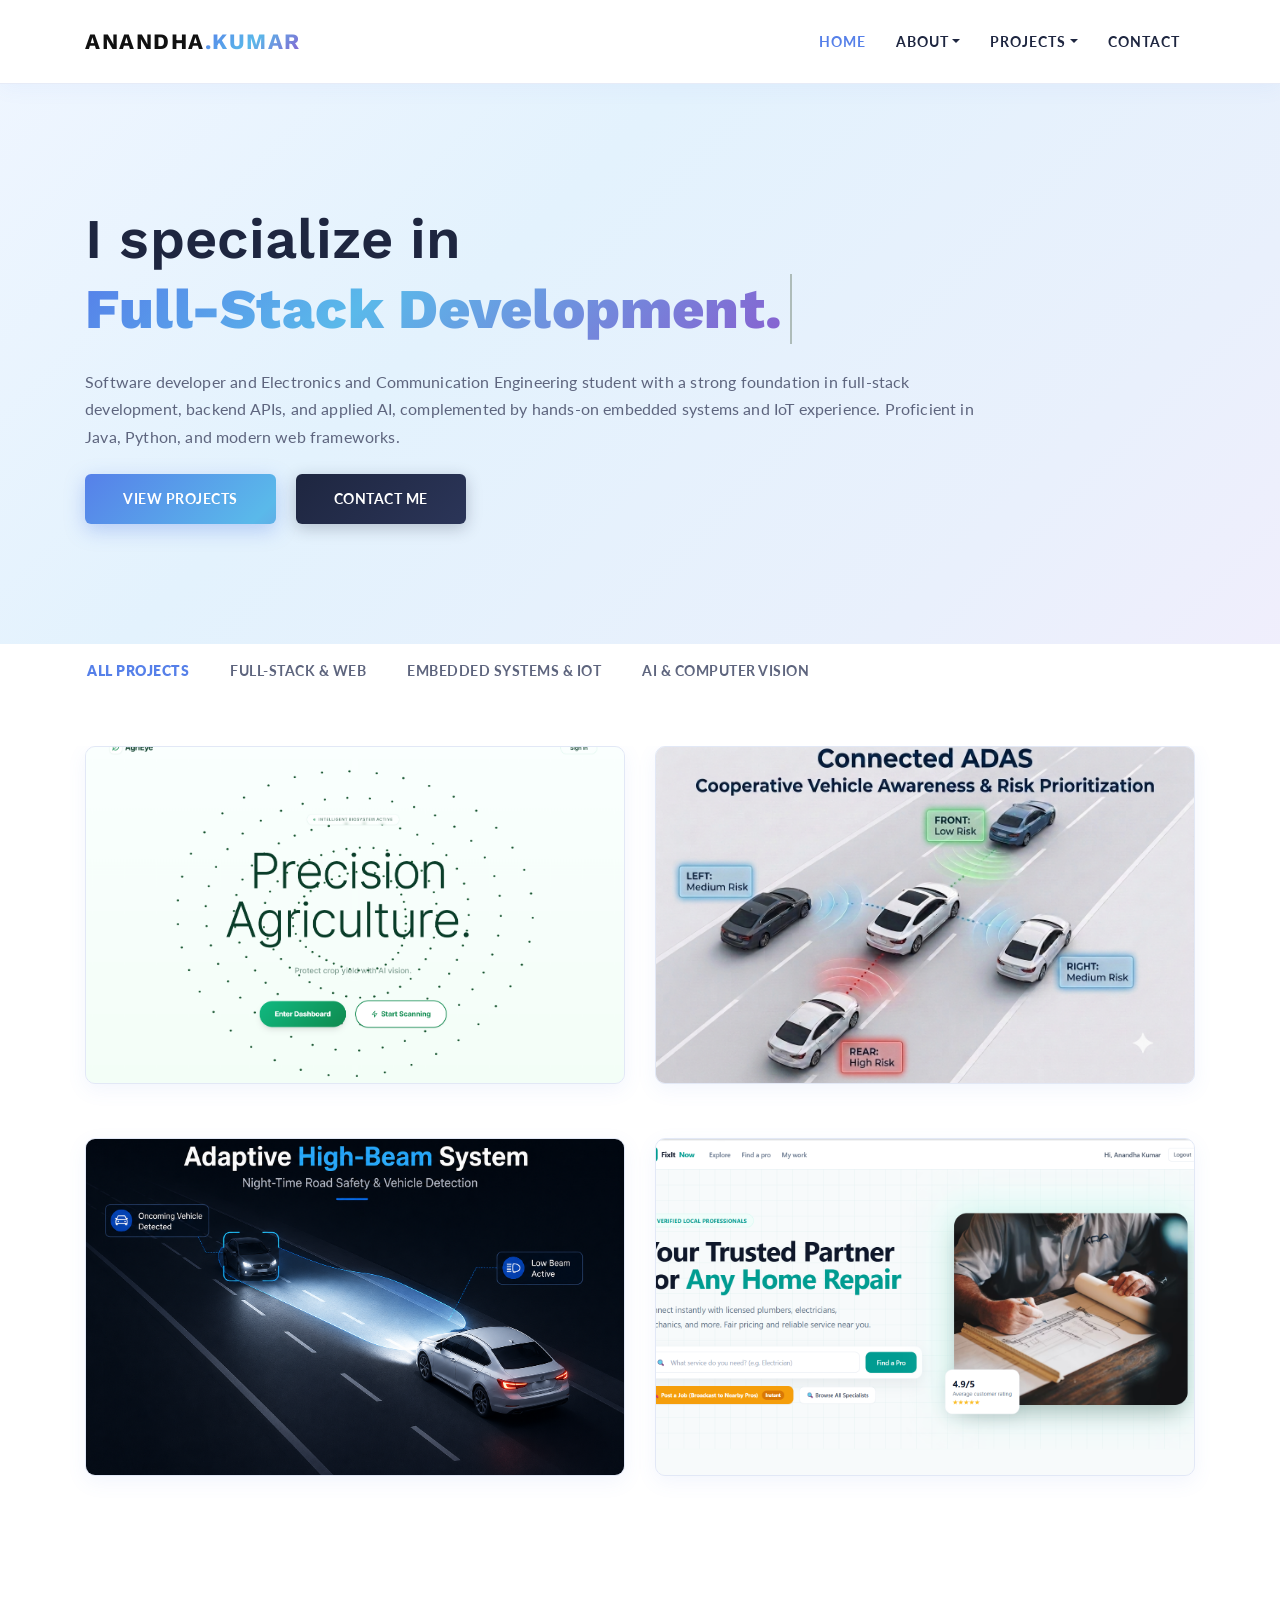
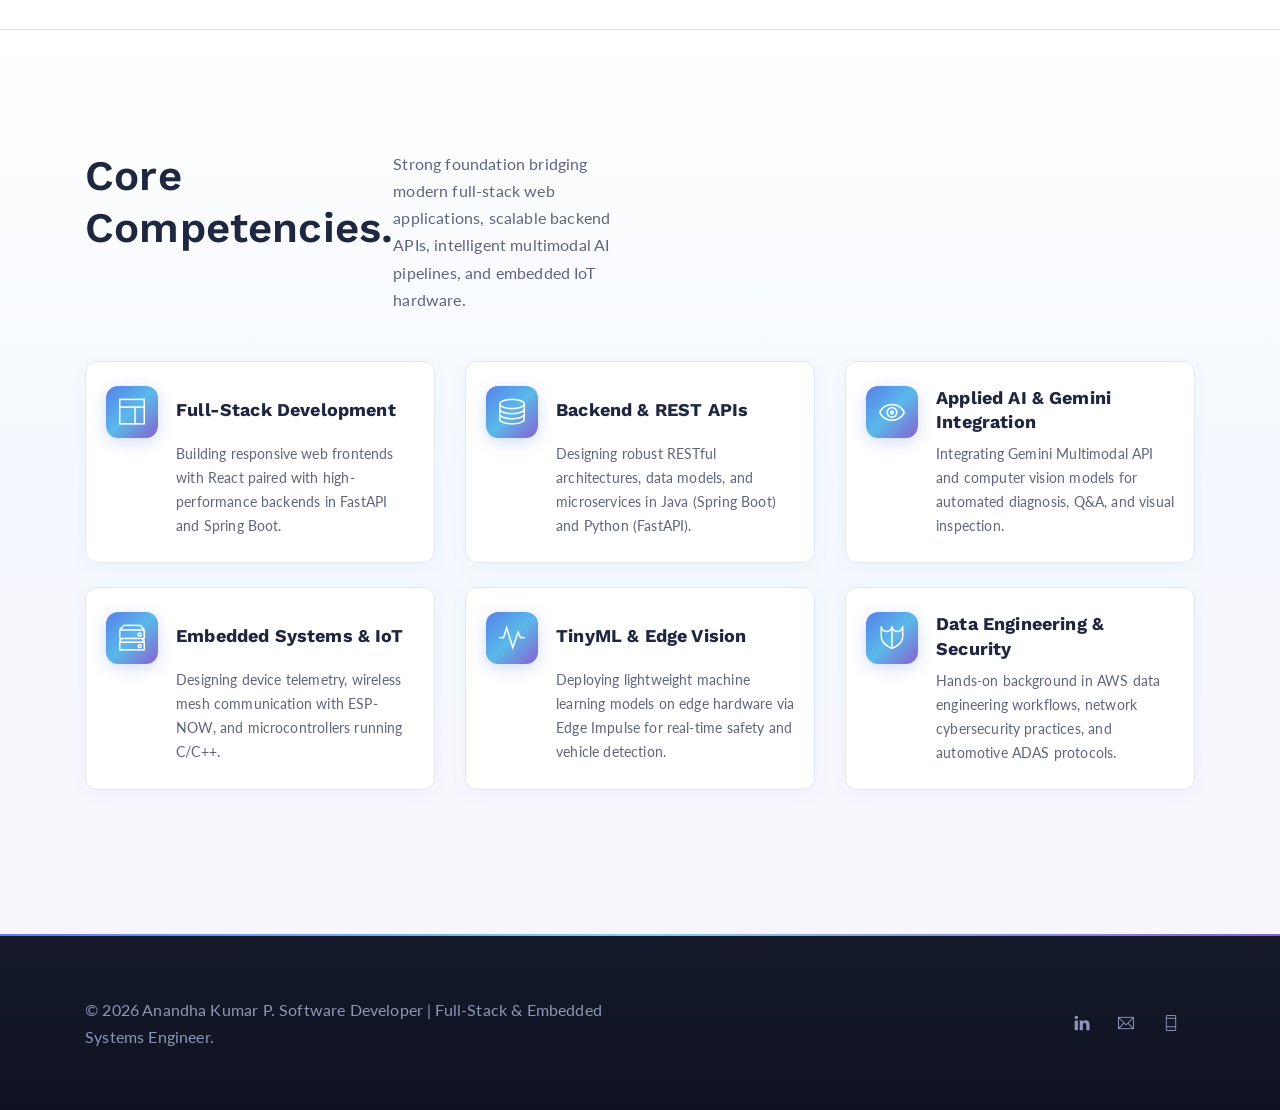
==== commit 9b7bf7b6: "Fix equal card height stretch on Core Competencies" ====
--- a/index.html
+++ b/index.html
@@ -208,8 +208,8 @@
 		</div>
 		
 		<div class="row">
-			<div class="col-lg-4 col-md-6 mb-4">
-				<div class="service-item" data-aos="fade-up">
+			<div class="col-lg-4 col-md-6 mb-4 d-flex">
+				<div class="service-item w-100" data-aos="fade-up">
 					<div class="service-icon">
 						<i class="ti-layout"></i>
 					</div>
@@ -219,8 +219,8 @@
 					</div>
 				</div>
 			</div>
-			<div class="col-lg-4 col-md-6 mb-4">
-				<div class="service-item" data-aos="fade-up" data-aos-delay="100">
+			<div class="col-lg-4 col-md-6 mb-4 d-flex">
+				<div class="service-item w-100" data-aos="fade-up" data-aos-delay="100">
 					<div class="service-icon">
 						<i class="ti-server"></i>
 					</div>
@@ -230,8 +230,8 @@
 					</div>
 				</div>
 			</div>
-			<div class="col-lg-4 col-md-6 mb-4">
-				<div class="service-item" data-aos="fade-up" data-aos-delay="200">
+			<div class="col-lg-4 col-md-6 mb-4 d-flex">
+				<div class="service-item w-100" data-aos="fade-up" data-aos-delay="200">
 					<div class="service-icon">
 						<i class="ti-eye"></i>
 					</div>
@@ -241,8 +241,8 @@
 					</div>
 				</div>
 			</div>
-			<div class="col-lg-4 col-md-6 mb-4">
-				<div class="service-item" data-aos="fade-up" data-aos-delay="100">
+			<div class="col-lg-4 col-md-6 mb-4 d-flex">
+				<div class="service-item w-100" data-aos="fade-up" data-aos-delay="100">
 					<div class="service-icon">
 						<i class="ti-harddrives"></i>
 					</div>
@@ -252,8 +252,8 @@
 					</div>
 				</div>
 			</div>
-			<div class="col-lg-4 col-md-6 mb-4">
-				<div class="service-item" data-aos="fade-up" data-aos-delay="200">
+			<div class="col-lg-4 col-md-6 mb-4 d-flex">
+				<div class="service-item w-100" data-aos="fade-up" data-aos-delay="200">
 					<div class="service-icon">
 						<i class="ti-pulse"></i>
 					</div>
@@ -263,8 +263,8 @@
 					</div>
 				</div>
 			</div>
-			<div class="col-lg-4 col-md-6 mb-4">
-				<div class="service-item" data-aos="fade-up" data-aos-delay="300">
+			<div class="col-lg-4 col-md-6 mb-4 d-flex">
+				<div class="service-item w-100" data-aos="fade-up" data-aos-delay="300">
 					<div class="service-icon">
 						<i class="ti-shield"></i>
 					</div>
--- a/css/style.css
+++ b/css/style.css
@@ -592,11 +592,19 @@
   background: linear-gradient(180deg, #ffffff 0%, #f4f8fe 50%, #f8f6fd 100%);
 }
 
+.service-home .row > [class*="col-"] {
+  display: flex !important;
+  align-items: stretch !important;
+}
+
 .service-item {
-  display: flex;
+  display: flex !important;
   align-items: flex-start;
-  margin-bottom: 45px;
-  padding: 15px;
+  height: 100% !important;
+  min-height: 100% !important;
+  width: 100% !important;
+  margin-bottom: 0px !important;
+  padding: 24px 20px;
   border-radius: 12px;
   background: #ffffff;
   border: 1px solid var(--border-color);
@@ -641,7 +649,7 @@
   margin-top: 0;
   margin-bottom: 8px;
   line-height: 1.35;
-  min-height: 44px;
+  min-height: 48px;
   display: flex;
   align-items: center;
 }
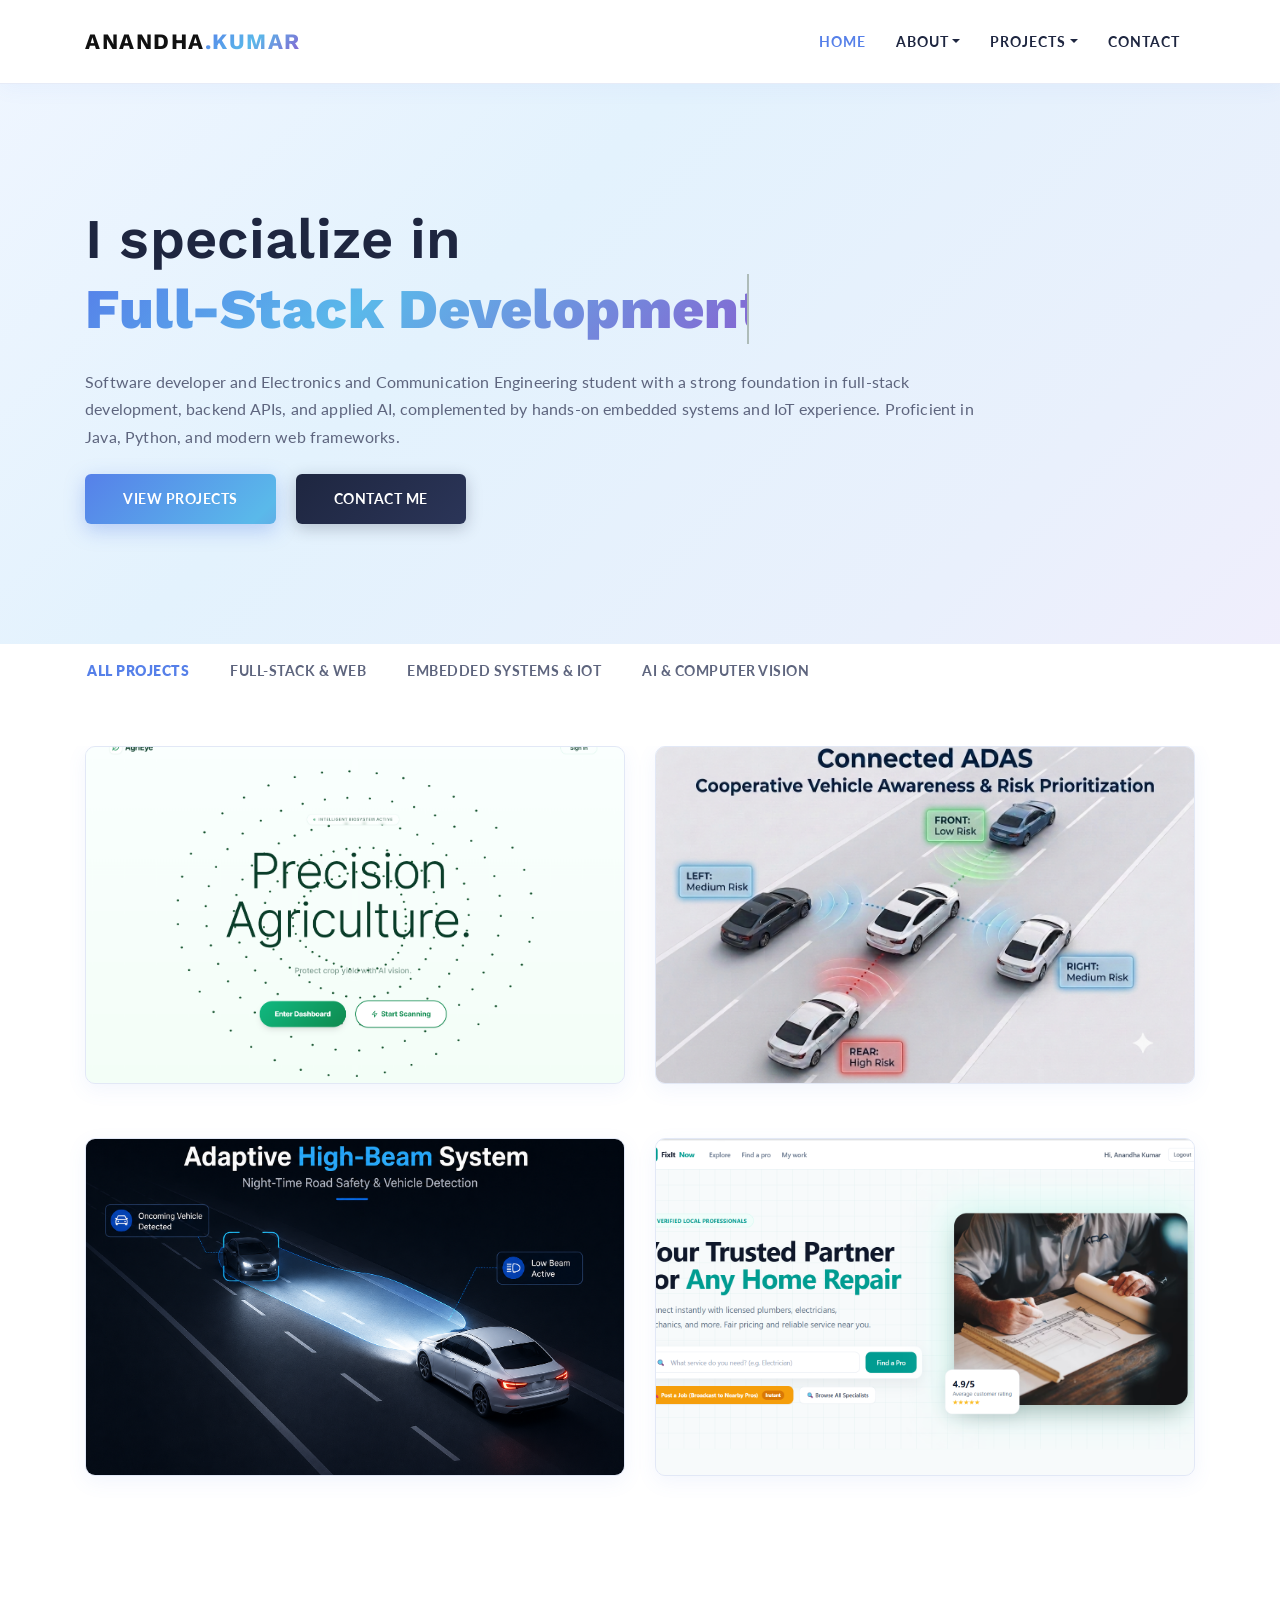
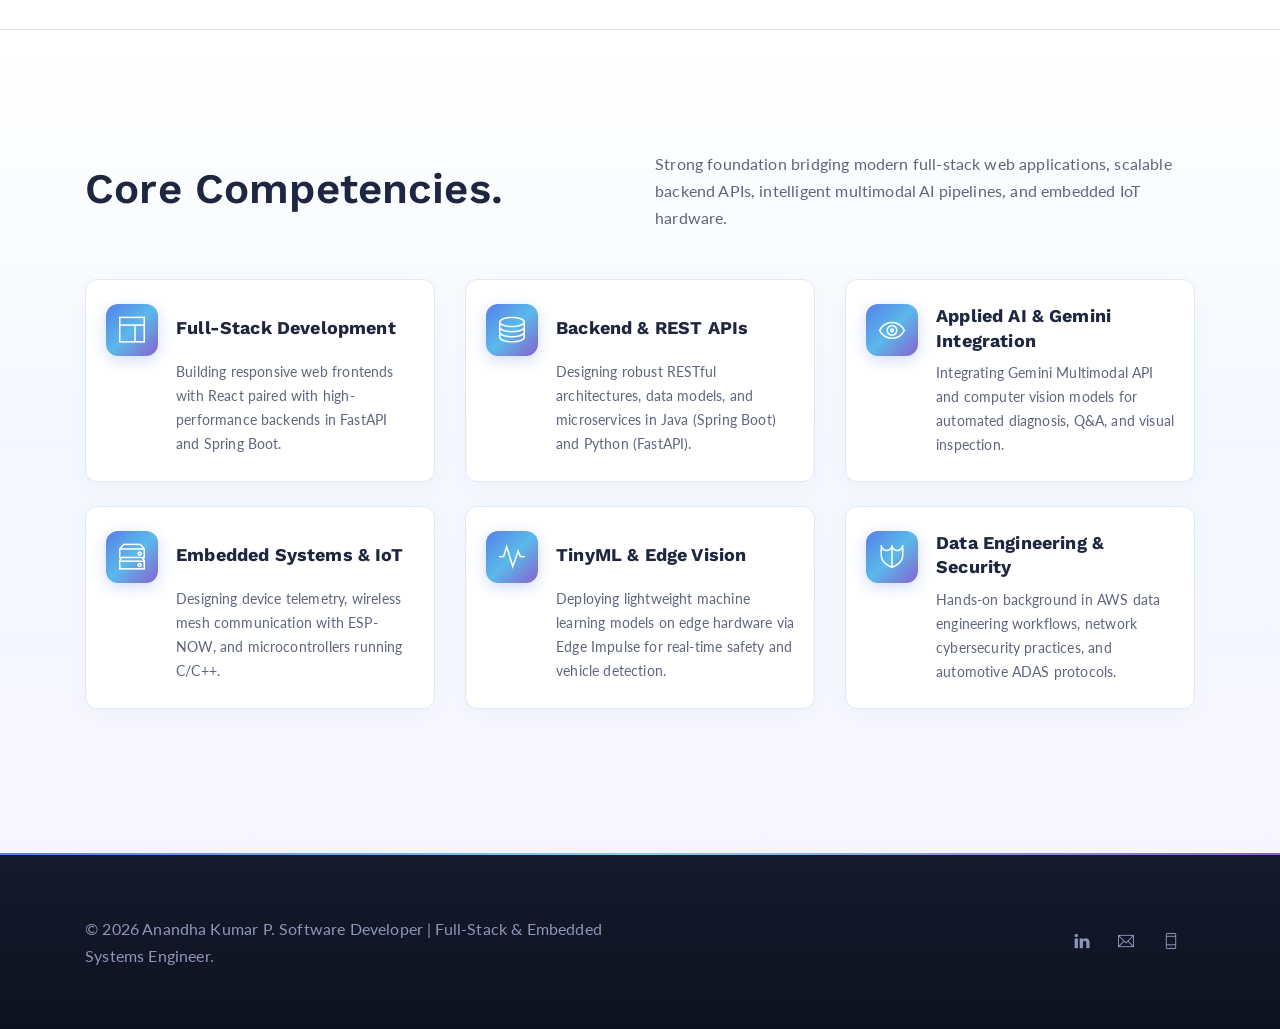
==== commit 4a2443cf: "Fix Core Competencies heading layout" ====
--- a/index.html
+++ b/index.html
@@ -200,10 +200,12 @@
 <!-- Service start -->
 <section class="section service-home border-top">
 	<div class="container">
-		<div class="row">
-			<div class="col-lg-6">
-				<h2 class="mb-2">Core Competencies.</h2>
-				<p class="mb-5">Strong foundation bridging modern full-stack web applications, scalable backend APIs, intelligent multimodal AI pipelines, and embedded IoT hardware.</p>
+		<div class="row align-items-end mb-5">
+			<div class="col-lg-5 col-md-6">
+				<h2 class="mb-3">Core Competencies.</h2>
+			</div>
+			<div class="col-lg-6 col-md-6 offset-lg-1">
+				<p class="mb-0">Strong foundation bridging modern full-stack web applications, scalable backend APIs, intelligent multimodal AI pipelines, and embedded IoT hardware.</p>
 			</div>
 		</div>
 		
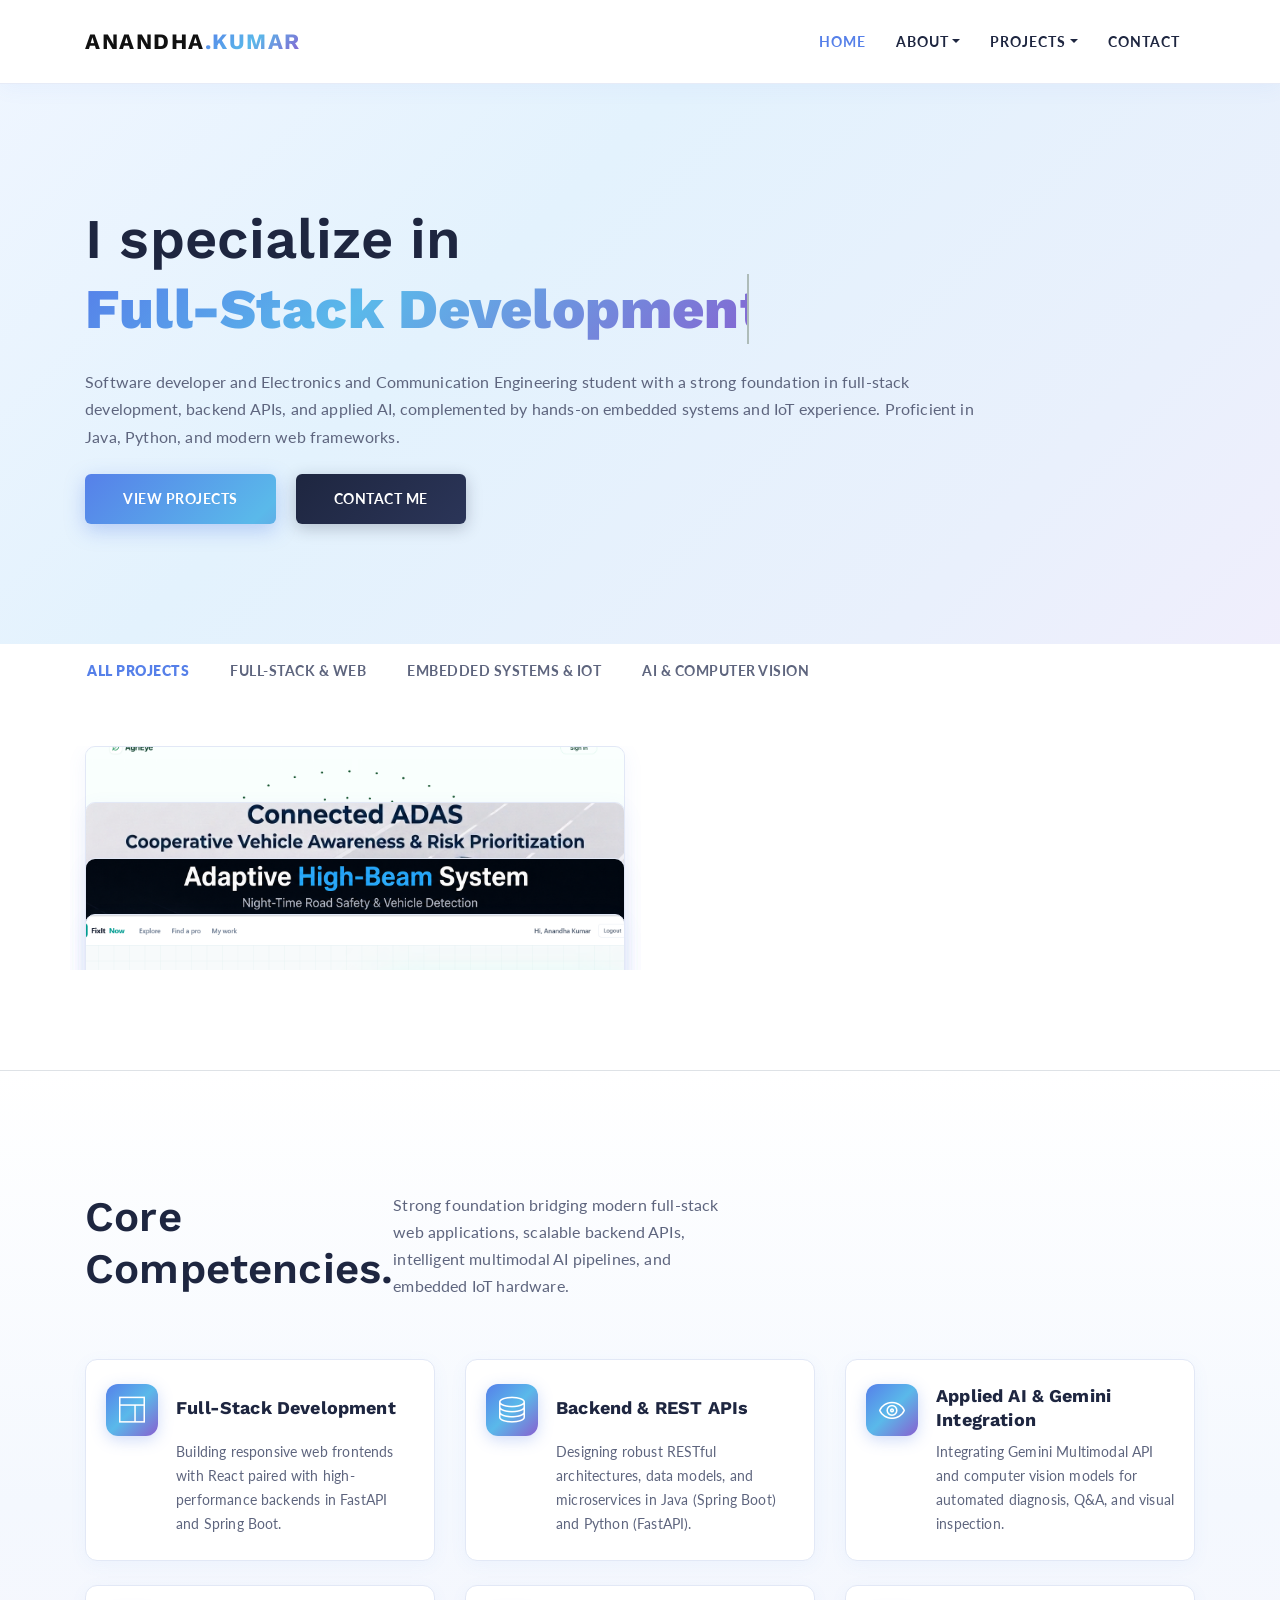
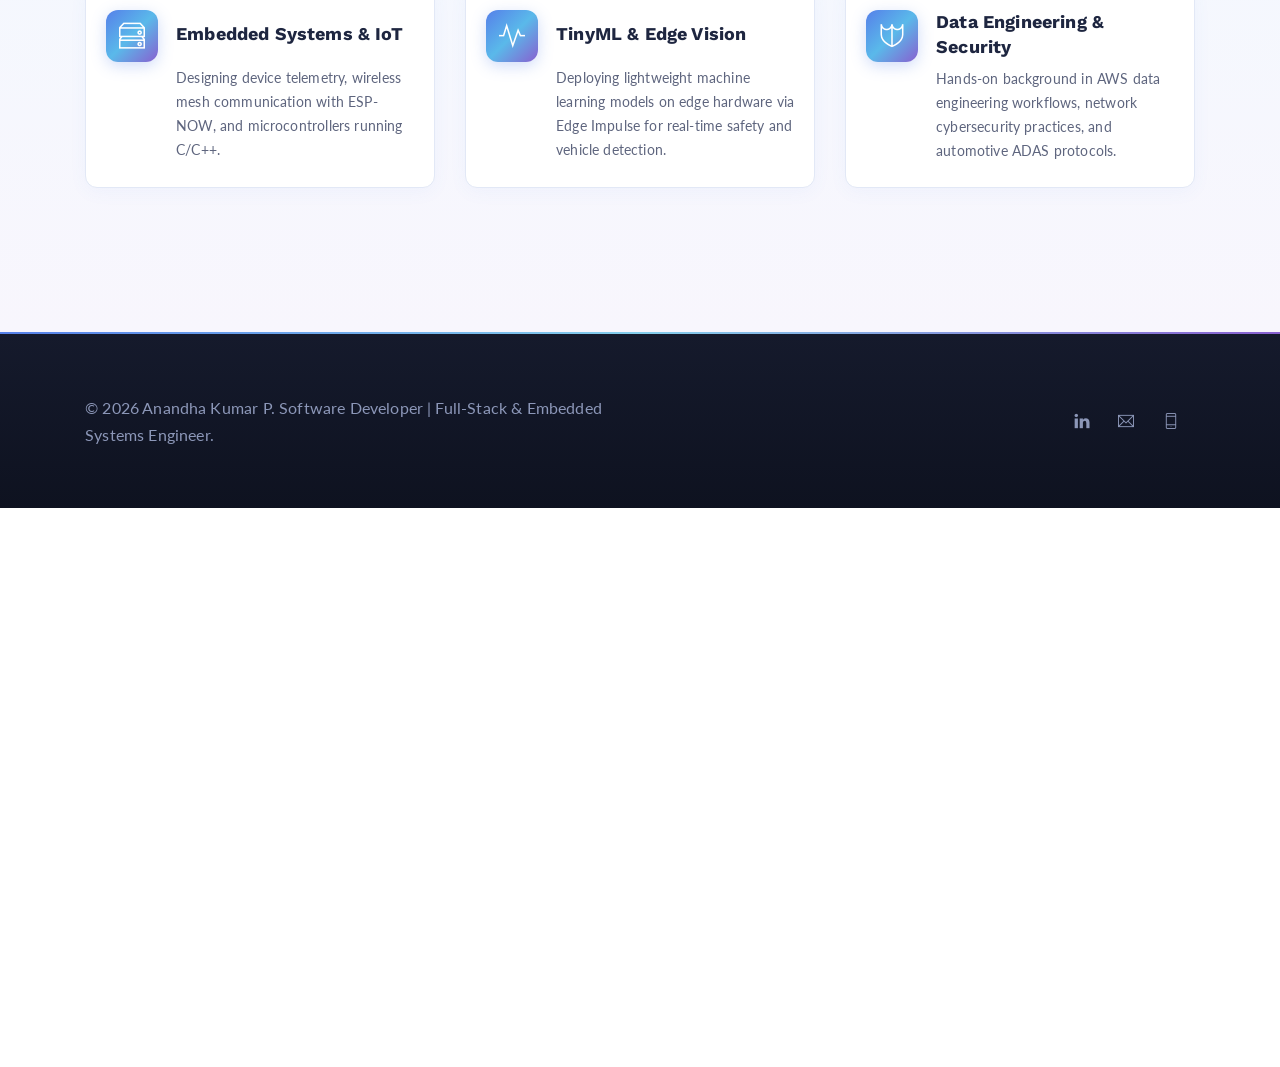
==== commit cccafb42: "Fix Core Competencies heading layout" ====
--- a/index.html
+++ b/index.html
@@ -200,11 +200,9 @@
 <!-- Service start -->
 <section class="section service-home border-top">
 	<div class="container">
-		<div class="row align-items-end mb-5">
-			<div class="col-lg-5 col-md-6">
+		<div class="row mb-5">
+			<div class="col-lg-7">
 				<h2 class="mb-3">Core Competencies.</h2>
-			</div>
-			<div class="col-lg-6 col-md-6 offset-lg-1">
 				<p class="mb-0">Strong foundation bridging modern full-stack web applications, scalable backend APIs, intelligent multimodal AI pipelines, and embedded IoT hardware.</p>
 			</div>
 		</div>
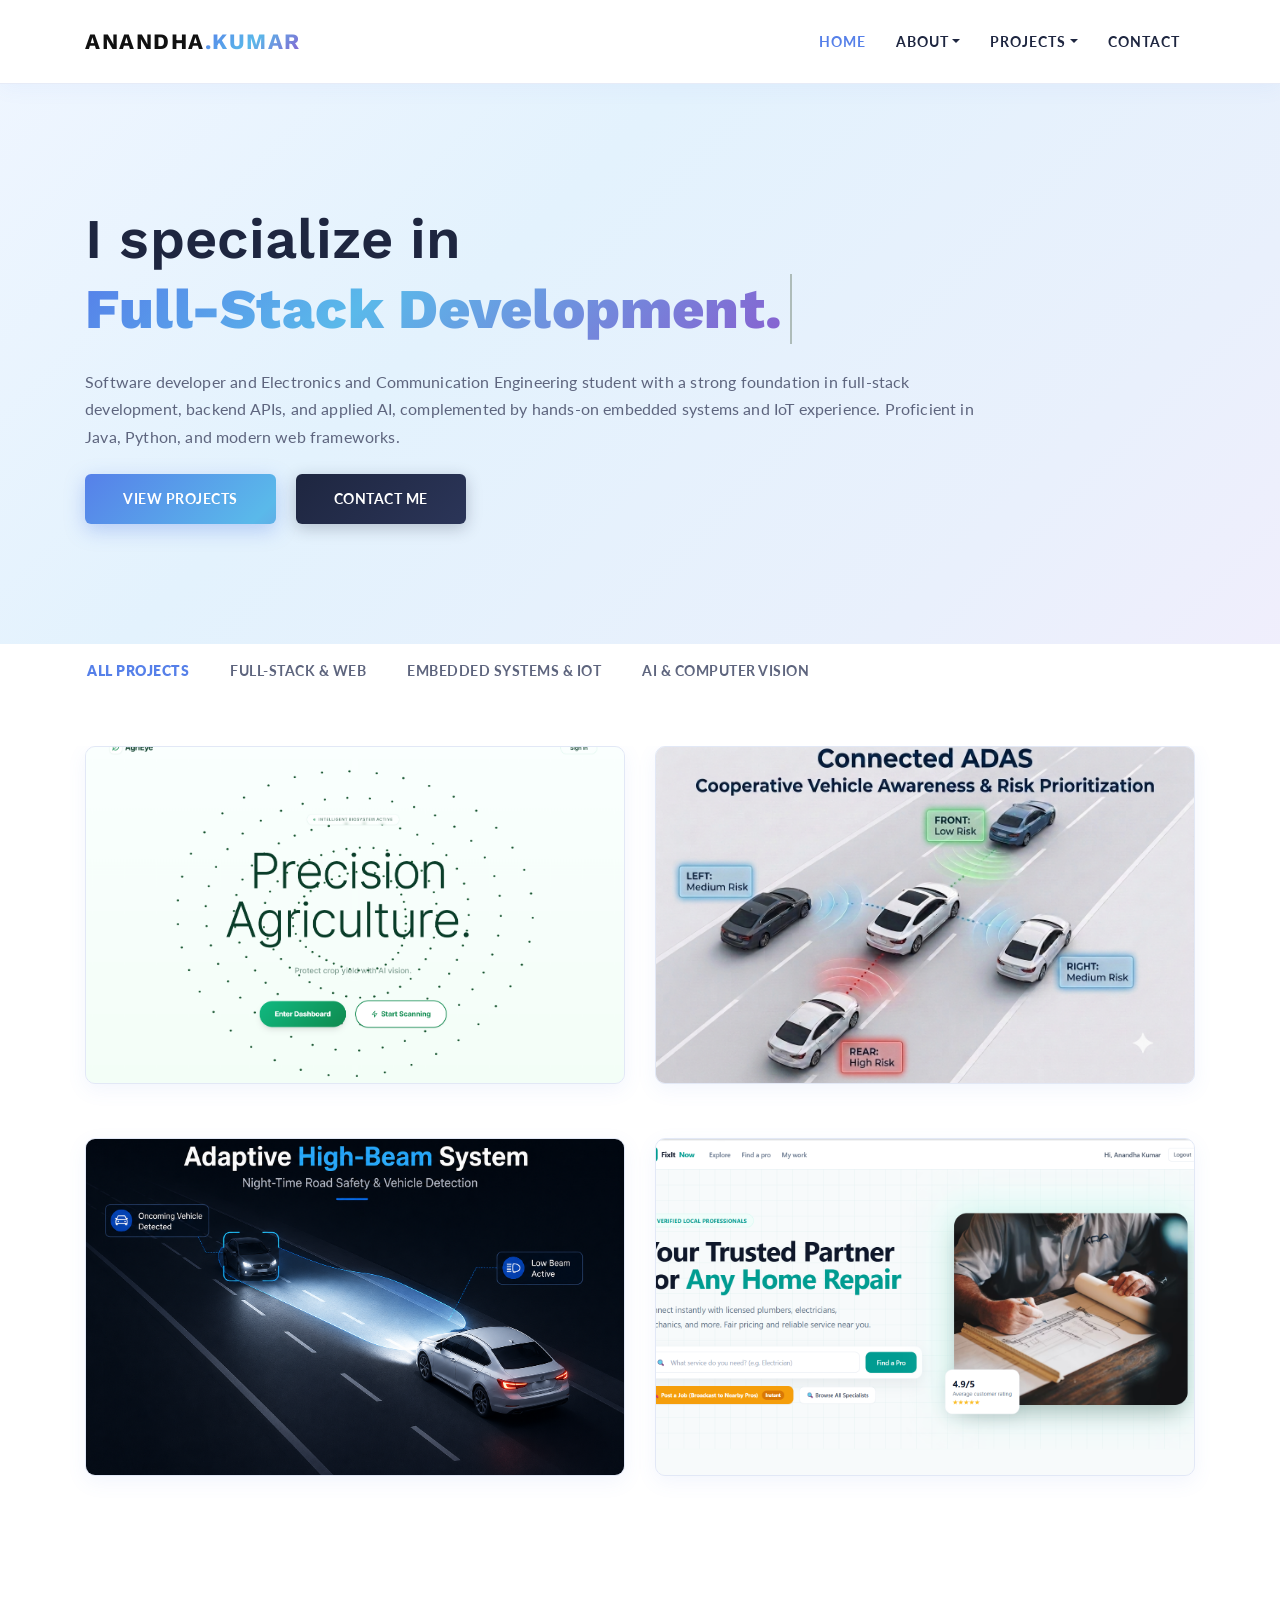
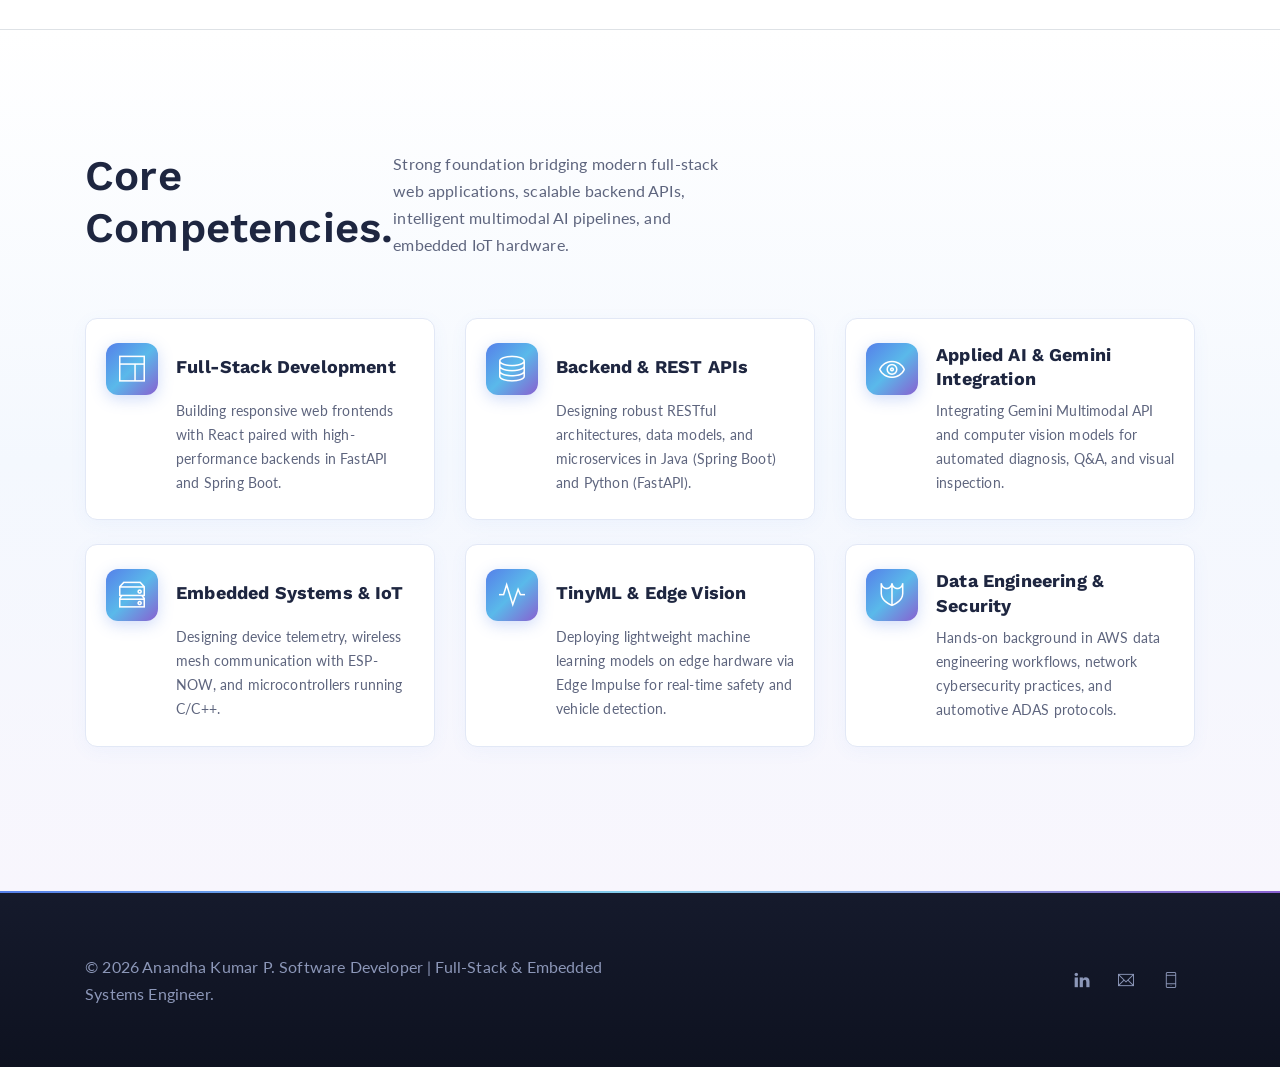
==== commit 1413e441: "Optimize full mobile and tablet responsiveness" ====
--- a/index.html
+++ b/index.html
@@ -6,8 +6,7 @@
   <title>Anandha Kumar P - Software Developer | Full-Stack &amp; Embedded Systems Engineer</title>
 
   <!-- mobile responsive meta -->
-  <meta name="viewport" content="width=device-width, initial-scale=1">
-  <meta name="viewport" content="width=device-width, initial-scale=1, maximum-scale=1">
+<meta name="viewport" content="width=device-width, initial-scale=1, shrink-to-fit=no">
   <meta name="description" content="Portfolio of Anandha Kumar P - Software Developer and Full-Stack &amp; Embedded Systems Engineer specializing in React, FastAPI, Spring Boot, Applied AI, and Embedded IoT.">
   <meta name="author" content="Anandha Kumar P">
   
--- a/css/style.css
+++ b/css/style.css
@@ -347,66 +347,160 @@
   -webkit-transform: scaleY(1);
 }
 
+/* Responsive Navigation & Banner (< 992px) */
+@media (max-width: 991px) {
+  .navbar-toggler {
+    padding: 8px 12px;
+    font-size: 20px;
+    color: var(--dark-indigo);
+    border: 1px solid var(--border-color);
+    border-radius: 6px;
+    background: #ffffff;
+    box-shadow: 0 2px 8px rgba(86, 128, 233, 0.08);
+  }
+  .navbar-toggler:focus {
+    outline: none;
+    box-shadow: 0 0 0 3px rgba(86, 128, 233, 0.25);
+  }
+  .navbar-collapse {
+    background: #ffffff;
+    padding: 16px 20px;
+    border-radius: 10px;
+    margin-top: 15px;
+    border: 1px solid var(--border-color);
+    box-shadow: 0 10px 30px rgba(86, 128, 233, 0.12);
+  }
+  .navbar-nav .nav-link {
+    padding: 10px 0 !important;
+    font-size: 15px;
+  }
+  .navbar-nav .dropdown-menu {
+    position: static !important;
+    float: none;
+    transform: none !important;
+    -webkit-transform: none !important;
+    opacity: 1 !important;
+    visibility: visible !important;
+    display: none;
+    box-shadow: none !important;
+    border: none !important;
+    border-left: 2px solid var(--primary-blue) !important;
+    background: #f7f9fd !important;
+    margin: 5px 0 10px 10px !important;
+    padding: 4px 0 !important;
+    border-radius: 4px !important;
+  }
+  .navbar-nav .dropdown.show .dropdown-menu,
+  .navbar-nav .dropdown:hover .dropdown-menu {
+    display: block !important;
+  }
+  .banner .cd-headline {
+    font-size: 38px;
+    line-height: 48px;
+  }
+}
+
+/* Mobile Devices (< 768px) */
+@media (max-width: 767px) {
+  .section {
+    padding: 65px 0 45px 0;
+  }
+  .section-sm {
+    padding: 40px 0;
+  }
+  .page-title {
+    padding: 65px 0 35px 0;
+  }
+  h1, .h1 {
+    font-size: 30px;
+    line-height: 40px;
+  }
+  h2, .h2 {
+    font-size: 26px;
+    line-height: 36px;
+  }
+  .banner .cd-headline {
+    font-size: 28px;
+    line-height: 38px;
+  }
+  .portfolio {
+    padding-bottom: 60px;
+  }
+  .portfolio .btn-group {
+    display: flex;
+    flex-wrap: wrap;
+    gap: 8px;
+    margin-bottom: 20px;
+  }
+  .portfolio .btn-group .btn {
+    padding: 8px 16px !important;
+    font-size: 13px;
+    line-height: 18px;
+    border-radius: 20px !important;
+    background: #edf2fb;
+    color: var(--dark-indigo);
+    border: 1px solid var(--border-color);
+    margin-bottom: 4px;
+  }
+  .portfolio .btn-group .btn.active {
+    background: var(--gradient-primary) !important;
+    color: #fff !important;
+    border-color: transparent !important;
+    box-shadow: 0 4px 12px rgba(86, 128, 233, 0.3) !important;
+  }
+  .service-item {
+    padding: 18px 16px !important;
+  }
+  .service-item .service-icon {
+    width: 46px;
+    height: 46px;
+    font-size: 22px;
+    margin-right: 14px;
+  }
+  .service-item .service-content h4 {
+    min-height: auto;
+    font-size: 17px;
+  }
+  .contact-info-card {
+    margin-bottom: 20px;
+  }
+  .footer {
+    padding: 45px 0 30px 0;
+    text-align: center;
+  }
+  .footer-widget {
+    text-align: center !important;
+    margin-top: 15px;
+  }
+  .media {
+    display: block;
+  }
+  .media img {
+    margin-bottom: 10px;
+  }
+}
+
+/* Small Mobile Screens (< 576px) */
 @media (max-width: 575px) {
-  .navbar-nav .dropdown-menu {
-    position: absolute;
-  }
-  .banner .cd-headline {
-    font-size: 32px;
-    line-height: 42px;
-  }
-  .btn-group, .btn-group-vertical {
-    display: block;
-  }
-  .btn-group > .btn {
-    padding: 20px;
-  }
-}
-@media (max-width: 400px) {
-  .navbar-nav .dropdown-menu {
-    position: absolute;
-  }
-  .banner .cd-headline {
-    font-size: 32px;
-    line-height: 42px;
-  }
-  .btn-group, .btn-group-vertical {
-    display: block;
-  }
-  .btn-group > .btn {
-    padding: 20px;
-  }
-}
-@media (max-width: 767px) {
-  .navbar-nav .dropdown-menu {
-    position: absolute;
-  }
-  .banner .cd-headline {
-    font-size: 32px;
-    line-height: 42px;
-  }
-  .btn-group, .btn-group-vertical {
-    display: block;
-  }
-  .btn-group > .btn {
-    padding: 20px;
-  }
-}
-@media (max-width: 991px) {
-  .navbar-nav .dropdown-menu {
-    position: absolute;
-  }
-  .banner .cd-headline {
-    font-size: 32px;
-    line-height: 42px;
-  }
-  .btn-group, .btn-group-vertical {
-    display: block;
-  }
-  .btn-group > .btn {
-    padding: 20px;
-  }
-}
+  .btn {
+    padding: 14px 24px;
+    font-size: 13px;
+  }
+  .banner .mt-4 {
+    display: flex;
+    flex-direction: column;
+    gap: 12px;
+  }
+  .banner .mt-4 .btn {
+    margin-right: 0 !important;
+    width: 100%;
+    text-align: center;
+  }
+  .form-control {
+    font-size: 16px; /* Prevents iOS auto-zoom on input focus */
+  }
+}
+
 .portfolio {
   padding-bottom: 100px;
 }
@@ -415,7 +509,6 @@
   outline: 0 !important;
 }
 .portfolio .btn-group .btn {
-  border-radius: 0px !important;
   padding-left: 0px;
   font-weight: 700;
   color: var(--body-text);
@@ -423,10 +516,6 @@
 }
 .portfolio .btn-group .btn:hover {
   color: var(--primary-blue);
-}
-.portfolio .btn-group:not(:first-child) > .btn, .portfolio .btn-group > .btn:not(:first-child) {
-  border-top-left-radius: 0px;
-  border-bottom-left-radius: 0px;
 }
 .portfolio .btn.active {
   color: var(--primary-blue) !important;
@@ -732,22 +821,6 @@
   transition: all 3s ease-in-out;
 }
 
-@media (max-width: 575px) {
-  .cta {
-    padding-bottom: 0px;
-  }
-}
-@media (max-width: 400px) {
-  .cta {
-    padding-bottom: 0px;
-  }
-}
-@media (max-width: 767px) {
-  .cta {
-    padding-bottom: 0px;
-  }
-}
-
 .contact-info-card {
   background: linear-gradient(180deg, #ffffff 0%, #f7faff 100%);
   border: 1px solid var(--border-color);
@@ -967,30 +1040,6 @@
   line-height: 26px;
 }
 
-@media (max-width: 575px) {
-  .media {
-    display: block;
-  }
-  .media img {
-    margin-bottom: 10px;
-  }
-}
-@media (max-width: 400px) {
-  .media {
-    display: block;
-  }
-  .media img {
-    margin-bottom: 10px;
-  }
-}
-@media (max-width: 767px) {
-  .media {
-    display: block;
-  }
-  .media img {
-    margin-bottom: 10px;
-  }
-}
 .footer {
   padding: 60px 0px;
   background: linear-gradient(180deg, #151a2c 0%, #0e1220 100%);
